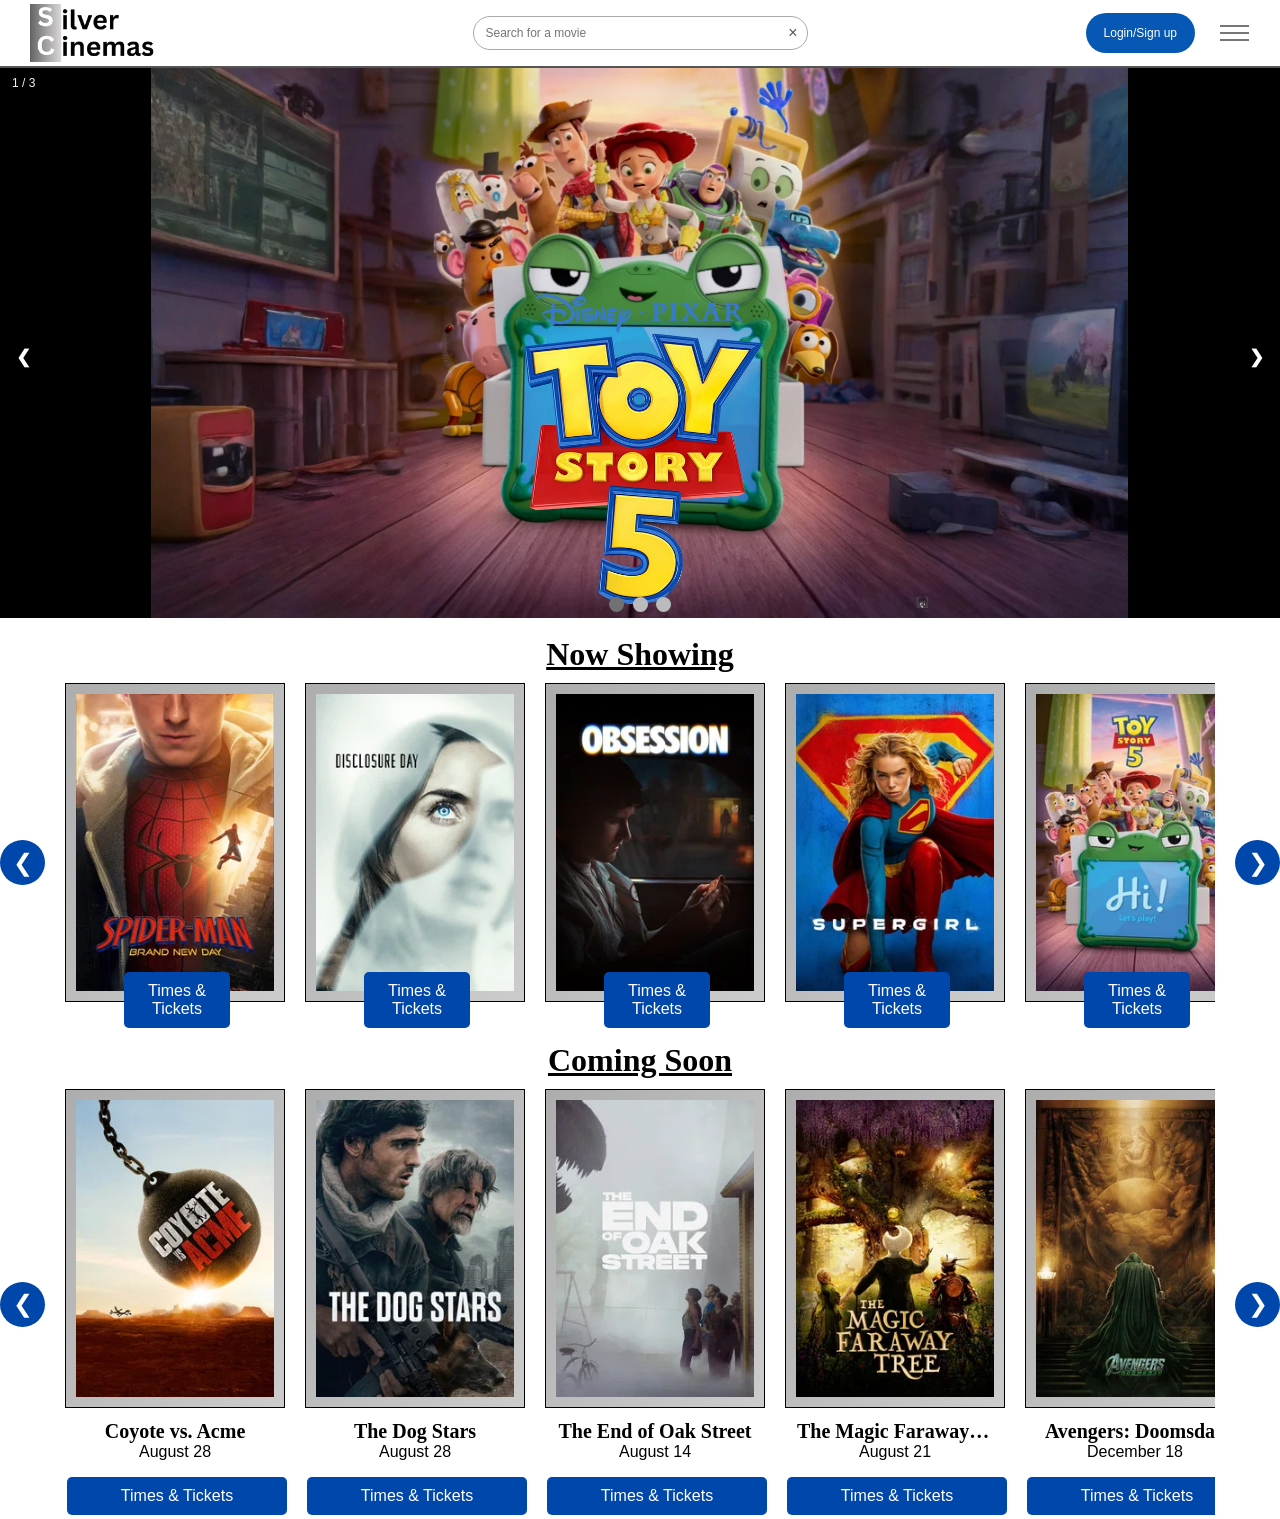
==== index.html @ 18abfa41 "V3.1. Fixed the issue of the coming soon carousel not scrolling. Done by updating the js file to loo" ====
<!DOCTYPE html>
<html lang="en">

<head>
    <meta charset="UTF-8">
    <meta name="viewport" content="width=device-width, initial-scale=1.0">

    <title>Silver Cinemas</title>

    <link rel="stylesheet" href="./stylesheet.css">
</head>


<body>

    <header class="navbar">

        <!-- Silver Cinemas logo -->
        <a href="index.html" class="logo">
            <img src="./assets/Untitled_design-removebg-preview.png" alt="Silver Cinemas">
        </a>


        <!-- Search bar -->
        <div class="search-container">

            <input
                type="text"
                placeholder="Search for a movie"
            >

            <button class="clear-button">
                ×
            </button>

        </div>


        <!-- Right side of navigation -->
        <div class="nav-actions">

            <!-- Login button -->
            <button class="login-button">
                Login/Sign up
            </button>


            <!-- Hamburger menu -->
            <div class="menu-container">

                <button
                    class="menu-button"
                    aria-label="Open menu"
                >
                    <span></span>
                    <span></span>
                    <span></span>
                </button>


                <!-- Menu links -->
                <nav class="menu">

                    <a href="./index.html">Home</a>

                    <a href="./Food&Drinks.html">Food & Drinks</a>

                    <a href="about.html">About Us</a>

                    <a href="contact.html">Contact</a>

                </nav>

            </div>

        </div>

    </header>

    <!-- This was made using the help of mozilla developer network for the concepts -->

    <main>

        <!-- carousel -->
        <!-- Slideshow container -->
        <div class="slideshow-container">

            <!-- Full-width images with number and caption text -->
            <div class="mySlides fade">
                <div class="numbertext">1 / 3</div>
                <img src="./assets/Toy Story 5 poster.webp" alt="Toy story 5">
                <div class="text"></div>
            </div>

            <div class="mySlides fade">
                <div class="numbertext">2 / 3</div>
                <img src="./assets/Spider man slider.webp" style="width:100%">
                <div class="text"></div>
            </div>

            <div class="mySlides fade">
                <div class="numbertext">3 / 3</div>
                <img src="./assets/The Odyssey.webp" style="width:100%">
                <div class="text"></div>
            </div>

            <div>
                <!-- Next and previous buttons -->
                <a class="prev" onclick="plusSlides(-1)">&#10094;</a>
                <a class="next" onclick="plusSlides(1)">&#10095;</a>
            </div>
            <br>

            <!-- The dots/circles -->
            <div class="dot-container">
                <span class="dot" onclick="currentSlide(1)"></span>
                <span class="dot" onclick="currentSlide(2)"></span>
                <span class="dot" onclick="currentSlide(3)"></span>
            </div>
        </div>
<!-- This was taken from the W3Schools slideshow tutorial, and changed slightly to meet the needs of the project -->

        <section class="movie-carousels">

            <h2 class="now-showing"><u>Now Showing</u></h2>

            <div class="carousel-wrapper">

                    <button class="carousel-left">
                        &#10094;
                    </button>

                <div class="now-showing-carousel">
                    
                    <article class="movie-card">
                        <img src="./assets/Spider man poster.webp" alt="Spider man: A brand New Day poster">
                        <p><button class="card-button">Times & Tickets</button></p>
                    </article>
                    <article class="movie-card">
                        <img src="./assets/Disclosure day poster.webp" alt="Disclosure day poster">
                        <p><button class="card-button">Times & Tickets</button></p>
                    </article>
                    <article class="movie-card">
                        <img src="./assets/Obsession poster.webp" alt="Obsession poster">
                        <p><button class="card-button">Times & Tickets</button></p>
                    </article>
                    <article class="movie-card">
                        <img src="./assets/supergirl poster.webp" alt="Supergirl poster">
                        <p><button class="card-button">Times & Tickets</button></p>
                    </article>
                    <article class="movie-card">
                        <img src="./assets/Toy Story 5 poster(1).webp" alt="Toy Story 5 poster">
                        <p><button class="card-button">Times & Tickets</button></p>
                    </article>
                    <article class="movie-card">
                        <img src="./assets/Backrooms poster.webp" alt="The Odyssey poster">
                        <p><button class="card-button">Times & Tickets</button></p>
                    </article>
                    <article class="movie-card">
                        <img src="./assets/Michael Poster.webp" alt="The Odyssey poster">
                        <p><button class="card-button">Times & Tickets</button></p>
                    </article>
                    <article class="movie-card">
                        <img src="./assets/Moana LiveAction Poster.webp" alt="The Odyssey poster">
                        <p><button class="card-button">Times & Tickets</button></p>
                    </article>
                    <article class="movie-card">
                        <img src="./assets/Minions & Monsters poster.webp" alt="The Odyssey poster">
                        <p><button class="card-button">Times & Tickets</button></p>
                    </article>

                </div>
                    <button class="carousel-right">
                        &#10095;
                    </button>
            </div>
        </section> <!-- This was made using the help of mozilla developer network for the concepts
                    and w3schools for the help of the product card design -->




            
            <section class="movie-carousels">

            <!-- This is the "Coming Soon" section -->
            <h2 class="now-showing"><u>Coming Soon</u></h2>

            <div class="carousel-wrapper">

                    <button class="carousel-left">
                        &#10094;
                    </button>

                <div class="now-showing-carousel">
                    
                    <article class="coming-soon-card">
                        <img src="./assets/cyote vs. acme poster.webp" alt="Coyote vs. Acme poster">
                        <div class="coming-soon-info">
                            <h3>Coyote vs. Acme</h3>
                            <p>August 28</p>
                        </div>
                        <p><button class="card-button">Times & Tickets</button></p>
                    </article>
                    <article class="coming-soon-card">
                        <img src="./assets/The dog stars poster.webp" alt="The dog stars poster">
                        <div class="coming-soon-info">
                            <h3>The Dog Stars</h3>
                            <p>August 28</p>
                        </div>
                        <p><button class="card-button">Times & Tickets</button></p>
                    </article>
                    <article class="coming-soon-card">
                        <img src="./assets/The end of oak street poster.webp" alt="The end of oak street poster">
                        <div class="coming-soon-info">
                            <h3>The End of Oak Street</h3>
                            <p>August 14</p>
                        </div>
                        <p><button class="card-button">Times & Tickets</button></p>
                    </article>
                    <article class="coming-soon-card">
                        <img src="./assets/The magic faraway tree poster.webp" alt="The magic faraway tree poster">
                        <div class="coming-soon-info">
                            <h3>The Magic Faraway Tree</h3>
                            <p>August 21</p>
                        </div>
                        <p><button class="card-button">Times & Tickets</button></p>
                    </article>
                    <article class="coming-soon-card">
                        <img src="./assets/Avengers doomsday.webp" alt="Avengers doomsday poster">
                        <div class="coming-soon-info">
                            <h3>Avengers: Doomsday</h3>
                            <p>December 18</p>
                        </div>
                        <p><button class="card-button">Times & Tickets</button></p>
                    </article>
                    <article class="coming-soon-card">
                        <img src="./assets/Digger poster.webp" alt="The Odyssey poster">
                        <div class="coming-soon-info">
                            <h3>Digger</h3>
                            <p>October 2</p>
                        </div>
                        <p><button class="card-button">Times & Tickets</button></p>
                    </article>
                    <article class="coming-soon-card">
                        <img src="./assets/The hunger games poster.webp" alt="The Odyssey poster">
                        <div class="coming-soon-info">
                            <h3>The Hunger Games</h3>
                            <p>November 20</p>
                        </div>
                        <p><button class="card-button">Times & Tickets</button></p>
                    </article>
                    <article class="coming-soon-card">
                        <img src="./assets/Street fighter poster.webp" alt="The Odyssey poster">
                        <div class="coming-soon-info">
                            <h3>Street Fighter</h3>
                            <p>October 16</p>
                        </div>
                        <p><button class="card-button">Times & Tickets</button></p>
                    </article>

                </div>
                    <button class="carousel-right">
                        &#10095;
                    </button>
            </div>
        </section> <!-- This was made using the help of mozilla developer network for the concepts
                    and w3schools for the help of the product card design -->
            
    </main>
    <script src="./coming-soon-carousel.js"></script>
    <script src="./movie-carousel.js"></script>
    <script src="./carousel.js"></script>
    <script src="./script.js"></script>

</body>

</html>
---- stylesheet.css ----
/* GENERAL SETTINGS*/

@font-face {
    font-family: "Modern Romance";
    src: url("./fonts/Modern\ Romance.otf") format("opentype");
    font-weight: normal;
    font-style: normal;
}

h1, h2, h3, h4, h5, h6 {
    font-family: "Modern Romance:", serif;
}
* {
    margin: 0;
    padding: 0;
    box-sizing: border-box;
}


body {
    font-family: Arial, sans-serif;
    background-color: white;
}



/* NAVIGATION BAR*/

.navbar {
    height: 68px;
    width: 100%;
    display: flex;
    align-items: center;
    padding: 0 30px;
    background-color: white;
    border-bottom: 2px solid #555;
}



/* LOGO IMAGE*/

.logo {
    width: 180px;
    display: flex;
    align-items: center;
}


.logo img {
    width: 125px;
    height: auto;
    display: block;
}



/* SEARCH BAR*/

.search-container {
    position: relative;
    width: 335px;
    height: 34px;
    margin-left: auto;
    margin-right: auto;
}


.search-container input {
    width: 100%;
    height: 100%;
    padding: 0 35px 0 12px;
    border: 1px solid #aaa;
    border-radius: 20px;
    outline: none;
    font-size: 12px;
}


.search-container input:focus {
    border-color: #555;
}


.clear-button {
    position: absolute;
    right: 10px;
    top: 50%;
    transform: translateY(-50%);
    border: none;
    background: none;
    color: #555;
    font-size: 16px;
    cursor: pointer;
}



/* RIGHT SIDE */

.nav-actions {
    display: flex;
    align-items: center;
    gap: 25px;
    width: 180px;
    justify-content: flex-end;
}



/* LOGIN BUTTON */

.login-button {
    height: 40px;
    padding: 0 18px;
    border: none;
    border-radius: 20px;
    background-color: #0757b5;
    color: white;
    font-size: 12px;
    cursor: pointer;
}


.login-button:hover {
    background-color: #064a99;
    transform: scale(1.05);
}



/* HAMBURGER MENU */

.menu-container {
    position: relative;
}


.menu-button {
    width: 30px;
    height: 30px;

    display: flex;

    flex-direction: column;

    justify-content: center;

    gap: 5px;

    border: none;

    background: transparent;

    cursor: pointer;
}


.menu-button span {
    display: block;

    width: 29px;
    height: 2px;

    background-color: #777;
}



/* MENU */

.menu {
    position: absolute;

    top: 45px;
    right: 0;

    width: 180px;

    display: none;

    flex-direction: column;

    background-color: white;

    border: 1px solid #ccc;
    border-radius: 8px;

    box-shadow: 0 4px 10px rgba(0, 0, 0, 0.15);

    overflow: hidden;

    z-index: 100;
}


.menu a {
    padding: 14px 18px;

    color: #222;

    text-decoration: none;

    font-size: 14px;
}


.menu a:hover {
    background-color: #eeeeee;
}


.menu.menu-open {
    display: flex;
}

/* HERO SLIDESHOW */

* {box-sizing:border-box}

/* Slideshow container */
.slideshow-container {
    width: 100%;
    max-width: 100%;
    height: auto;
    position: relative;
    overflow: hidden;
}

/* Hide the images by default */
.mySlides {
    display: none;
    width: 100%;
    height: 100%;
}

.mySlides img {
  width: 100%;
  height: 550px;
  object-fit: contain;
  display: block;
  background-color: black;
}

/* Next & previous buttons */
.prev, .next {
  cursor: pointer;
  position: absolute;
  top: 50%;
  width: auto;
  margin-top: -22px;
  padding: 16px;
  color: white;
  font-weight: bold;
  font-size: 18px;
  transition: 0.6s ease;
  border-radius: 0 3px 3px 0;
  user-select: none;
}

/* Position the "next button" to the right */
.next {
  right: 0;
  border-radius: 3px 0 0 3px;
}

/* On hover, add a black background color with a little bit see-through */
.prev:hover, .next:hover {
  background-color: rgba(0,0,0,0.8);
}

/* Caption text */
.text {
  color: #f2f2f2;
  font-size: 15px;
  padding: 8px 12px;
  position: absolute;
  bottom: 8px;
  width: 100%;
  text-align: center;
}

/* Number text (1/3 etc) */
.numbertext {
  color: #f2f2f2;
  font-size: 12px;
  padding: 8px 12px;
  position: absolute;
  top: 0;
}

/* The dots/bullets/indicators */
.dot {
  cursor: pointer;
  height: 15px;
  width: 15px;
  margin: 0 2px;
  background-color: #bbb;
  border-radius: 50%;
  display: inline-block;
  transition: background-color 0.6s ease;
}

.dot-container {
  text-align: center;
  z-index: 10;
  position: absolute;
  bottom: 20px;
  width: 100%;
}

.active, .dot:hover {
  background-color: #717171;
}

/* Fading animation */
.fade {
  animation-name: fade;
  animation-duration: 1.5s;
}

@keyframes fade {
  from {opacity: .4}
  to {opacity: 1}
}

/* NOW SHOWING CAROUSEL */
.carousel-wrapper {
    display:flex;
    align-items:center;
    gap:20px;
}

.now-showing-carousel {
    display: flex;
    gap: 20px;
    flex: 1;
    overflow-x: auto;
    overflow-y: hidden;
    scroll-behavior: smooth;
} /* This makes sure that the cards appeat next to each other and that they can be scrolled horizontally */

.now-showing-carousel {
    scrollbar-width: none;      /* Firefox */
    -ms-overflow-style: none;   /* Old Internet Explorer */
}

.now-showing-carousel::-webkit-scrollbar {
    display: none;              /* Chrome, Edge, Safari */
}

.carousel-left, .carousel-right {

    width: 45px;
    height: 45px;
    border: none;
    border-radius: 50%;
    background: #0047ab;
    color: white;
    font-size: 24px;
    cursor: pointer;
    flex-shrink: 0;
}

.carousel-left:hover,
.carousel-right:hover {
    background: #00337a;
    transform: scale(1.1);
}

.movie-carousels h2 {
    margin-bottom: 10px;
    font-size: 32px;
    color: black;
    text-align: center;
}

.movie-card {
    flex-shrink: 0;
    position: relative;
    width: 220px;
    padding-bottom: 40px;
}

.movie-card img {
    width: 100%;
    height: auto;
    display: block;
    padding: 10px;
    background: linear-gradient(to bottom right, #adadad, #cccccc);
    border: 0.5px solid black;
}

.card-button {
    position: absolute;
    left: 50%;
    bottom: 10px;
    transform: translateX(-50%);
    transition: transform 0.2s ease;
    background-color: #0047ab;
    color: white;
    border: none;
    padding: 10px 20px;
    text-align: center;
    text-decoration: none;
    display: inline-block;
    font-size: 16px;
    margin: 4px 2px;
    cursor: pointer;
    border-radius: 5px;
}

.card-button:hover {
    background-color: #00337a;
     transform: translateX(-50%) scale(1.05);
}

.coming-soon-card {
    width: 220px;
    flex-shrink: 0;
}

.coming-soon-card img {
    width: 100%;
    display: block;
    padding: 10px;
    background: linear-gradient(to bottom right, #adadad, #cccccc);
    border: 1px solid black;
}

.coming-soon-info {
    text-align: center;
    padding: 12px;
}

.coming-soon-info h3 {
    font-size: 20px;
    white-space: nowrap;
    overflow: hidden;
    text-overflow: ellipsis;
}
.release-date {
    color: #666;
    margin-bottom: 15px;
    font-weight: bold;
}

.coming-soon-card .card-button {
    position: static;
    transform: none;
    width: 100%;
}
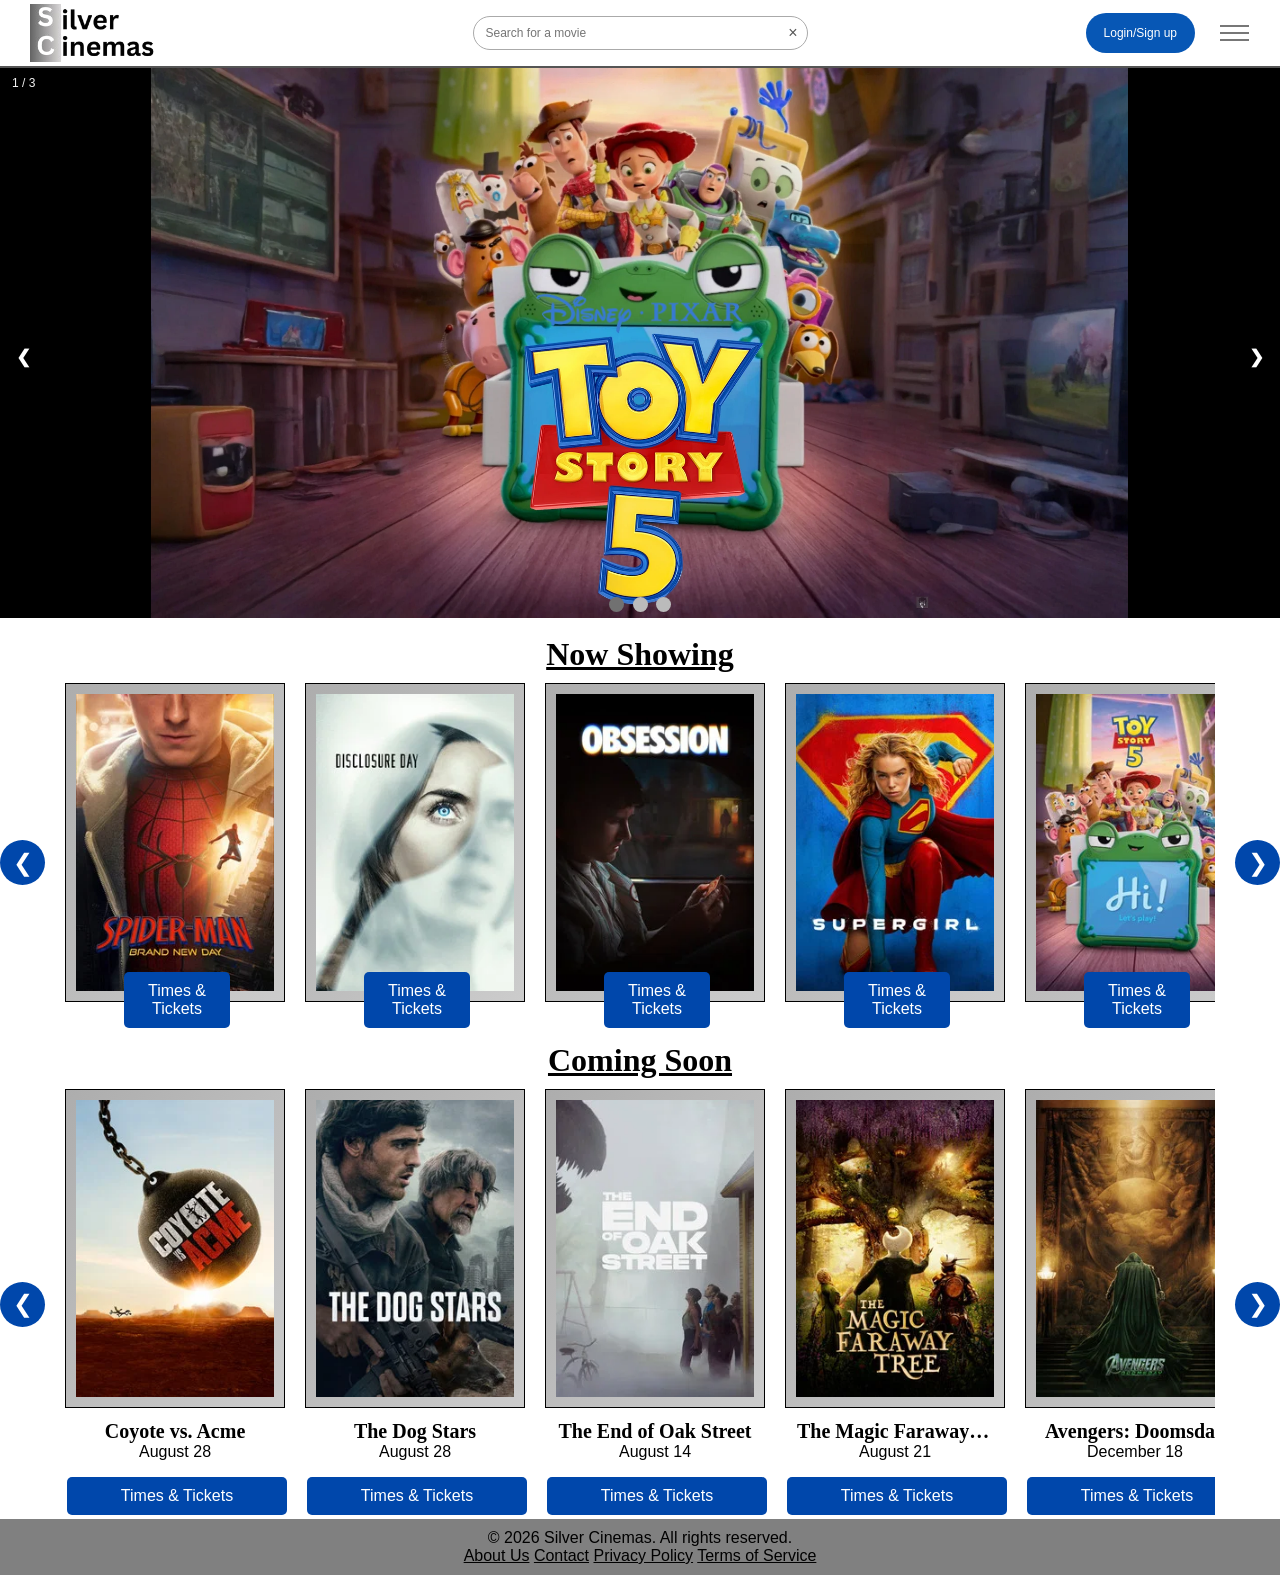
==== commit 89d01aab: "I have completed the movie booking page design" ====
--- a/index.html
+++ b/index.html
@@ -65,9 +65,9 @@
 
                     <a href="./Food&Drinks.html">Food & Drinks</a>
 
-                    <a href="about.html">About Us</a>
-
-                    <a href="contact.html">Contact</a>
+                    <a href="./about.html">About Us</a>
+
+                    <a href="./contact.html">Contact</a>
 
                 </nav>
 
@@ -134,39 +134,39 @@
                     
                     <article class="movie-card">
                         <img src="./assets/Spider man poster.webp" alt="Spider man: A brand New Day poster">
-                        <p><button class="card-button">Times & Tickets</button></p>
+                        <p><button class="card-button" onclick="OpenSpidermanBND()">Times & Tickets</button></p>
                     </article>
                     <article class="movie-card">
                         <img src="./assets/Disclosure day poster.webp" alt="Disclosure day poster">
-                        <p><button class="card-button">Times & Tickets</button></p>
+                        <p><button class="card-button" onclick="OpenDisclosureDay()">Times & Tickets</button></p>
                     </article>
                     <article class="movie-card">
                         <img src="./assets/Obsession poster.webp" alt="Obsession poster">
-                        <p><button class="card-button">Times & Tickets</button></p>
+                        <p><button class="card-button" onclick="OpenObsession()">Times & Tickets</button></p>
                     </article>
                     <article class="movie-card">
                         <img src="./assets/supergirl poster.webp" alt="Supergirl poster">
-                        <p><button class="card-button">Times & Tickets</button></p>
+                        <p><button class="card-button" onclick="OpenSupergirl()">Times & Tickets</button></p>
                     </article>
                     <article class="movie-card">
                         <img src="./assets/Toy Story 5 poster(1).webp" alt="Toy Story 5 poster">
-                        <p><button class="card-button">Times & Tickets</button></p>
+                        <p><button class="card-button" onclick="OpenToyStory5()">Times & Tickets</button></p>
                     </article>
                     <article class="movie-card">
                         <img src="./assets/Backrooms poster.webp" alt="The Odyssey poster">
-                        <p><button class="card-button">Times & Tickets</button></p>
+                        <p><button class="card-button" onclick="OpenBackrooms()">Times & Tickets</button></p>
                     </article>
                     <article class="movie-card">
                         <img src="./assets/Michael Poster.webp" alt="The Odyssey poster">
-                        <p><button class="card-button">Times & Tickets</button></p>
+                        <p><button class="card-button" onclick="OpenMichael()">Times & Tickets</button></p>
                     </article>
                     <article class="movie-card">
                         <img src="./assets/Moana LiveAction Poster.webp" alt="The Odyssey poster">
-                        <p><button class="card-button">Times & Tickets</button></p>
+                        <p><button class="card-button" onclick="OpenMoanaLA()">Times & Tickets</button></p>
                     </article>
                     <article class="movie-card">
                         <img src="./assets/Minions & Monsters poster.webp" alt="The Odyssey poster">
-                        <p><button class="card-button">Times & Tickets</button></p>
+                        <p><button class="card-button" onclick="OpenMinionsAndMonsters()">Times & Tickets</button></p>
                     </article>
 
                 </div>
@@ -268,6 +268,7 @@
                     and w3schools for the help of the product card design -->
             
     </main>
+    <script src="./movie-button.js"></script>
     <script src="./coming-soon-carousel.js"></script>
     <script src="./movie-carousel.js"></script>
     <script src="./carousel.js"></script>
@@ -275,4 +276,14 @@
 
 </body>
 
+<footer>
+    <p>&copy; 2026 Silver Cinemas. All rights reserved.</p>
+    <div class="footer-links">
+        <a href="./about.html">About Us</a>
+        <a href="./contact.html">Contact</a>
+        <a href="./privacy.html">Privacy Policy</a>
+        <a href="./terms.html">Terms of Service</a>
+    </div>
+</footer>
+
 </html>
--- a/stylesheet.css
+++ b/stylesheet.css
@@ -20,6 +20,7 @@
 body {
     font-family: Arial, sans-serif;
     background-color: white;
+    overflow-x: hidden;
 }
 
 
@@ -139,29 +140,20 @@
 .menu-button {
     width: 30px;
     height: 30px;
-
-    display: flex;
-
+    display: flex;
     flex-direction: column;
-
     justify-content: center;
-
     gap: 5px;
-
     border: none;
-
     background: transparent;
-
     cursor: pointer;
 }
 
 
 .menu-button span {
     display: block;
-
     width: 29px;
     height: 2px;
-
     background-color: #777;
 }
 
@@ -171,36 +163,24 @@
 
 .menu {
     position: absolute;
-
     top: 45px;
     right: 0;
-
     width: 180px;
-
     display: none;
-
     flex-direction: column;
-
     background-color: white;
-
     border: 1px solid #ccc;
     border-radius: 8px;
-
     box-shadow: 0 4px 10px rgba(0, 0, 0, 0.15);
-
     overflow: hidden;
-
     z-index: 100;
 }
 
 
 .menu a {
     padding: 14px 18px;
-
     color: #222;
-
     text-decoration: none;
-
     font-size: 14px;
 }
 
@@ -338,11 +318,14 @@
     overflow-x: auto;
     overflow-y: hidden;
     scroll-behavior: smooth;
+    scroll-snap-type: x mandatory;
+    scroll-padding-left: 0;
 } /* This makes sure that the cards appeat next to each other and that they can be scrolled horizontally */
 
 .now-showing-carousel {
     scrollbar-width: none;      /* Firefox */
     -ms-overflow-style: none;   /* Old Internet Explorer */
+    -webkit-overflow-scrolling: touch; /* mobile scrolling */
 }
 
 .now-showing-carousel::-webkit-scrollbar {
@@ -380,6 +363,7 @@
     position: relative;
     width: 220px;
     padding-bottom: 40px;
+    scroll-snap-align: start;
 }
 
 .movie-card img {
@@ -387,7 +371,7 @@
     height: auto;
     display: block;
     padding: 10px;
-    background: linear-gradient(to bottom right, #adadad, #cccccc);
+    background: linear-gradient(to bottom right, #adadad, #cccccc); /* taken from https://www.w3schools.com/css/css3_gradients.asp */
     border: 0.5px solid black;
 }
 
@@ -424,10 +408,10 @@
     width: 100%;
     display: block;
     padding: 10px;
-    background: linear-gradient(to bottom right, #adadad, #cccccc);
+    background: linear-gradient(to bottom right, #adadad, #cccccc); /* taken from https://www.w3schools.com/css/css3_gradients.asp */
     border: 1px solid black;
 }
-
+ 
 .coming-soon-info {
     text-align: center;
     padding: 12px;
@@ -449,4 +433,15 @@
     position: static;
     transform: none;
     width: 100%;
+}
+
+footer {
+    background-color: grey;
+    padding: 10px;
+    text-align: center;
+}
+
+footer a {
+    text-decoration: underline ;
+    color: black;
 }
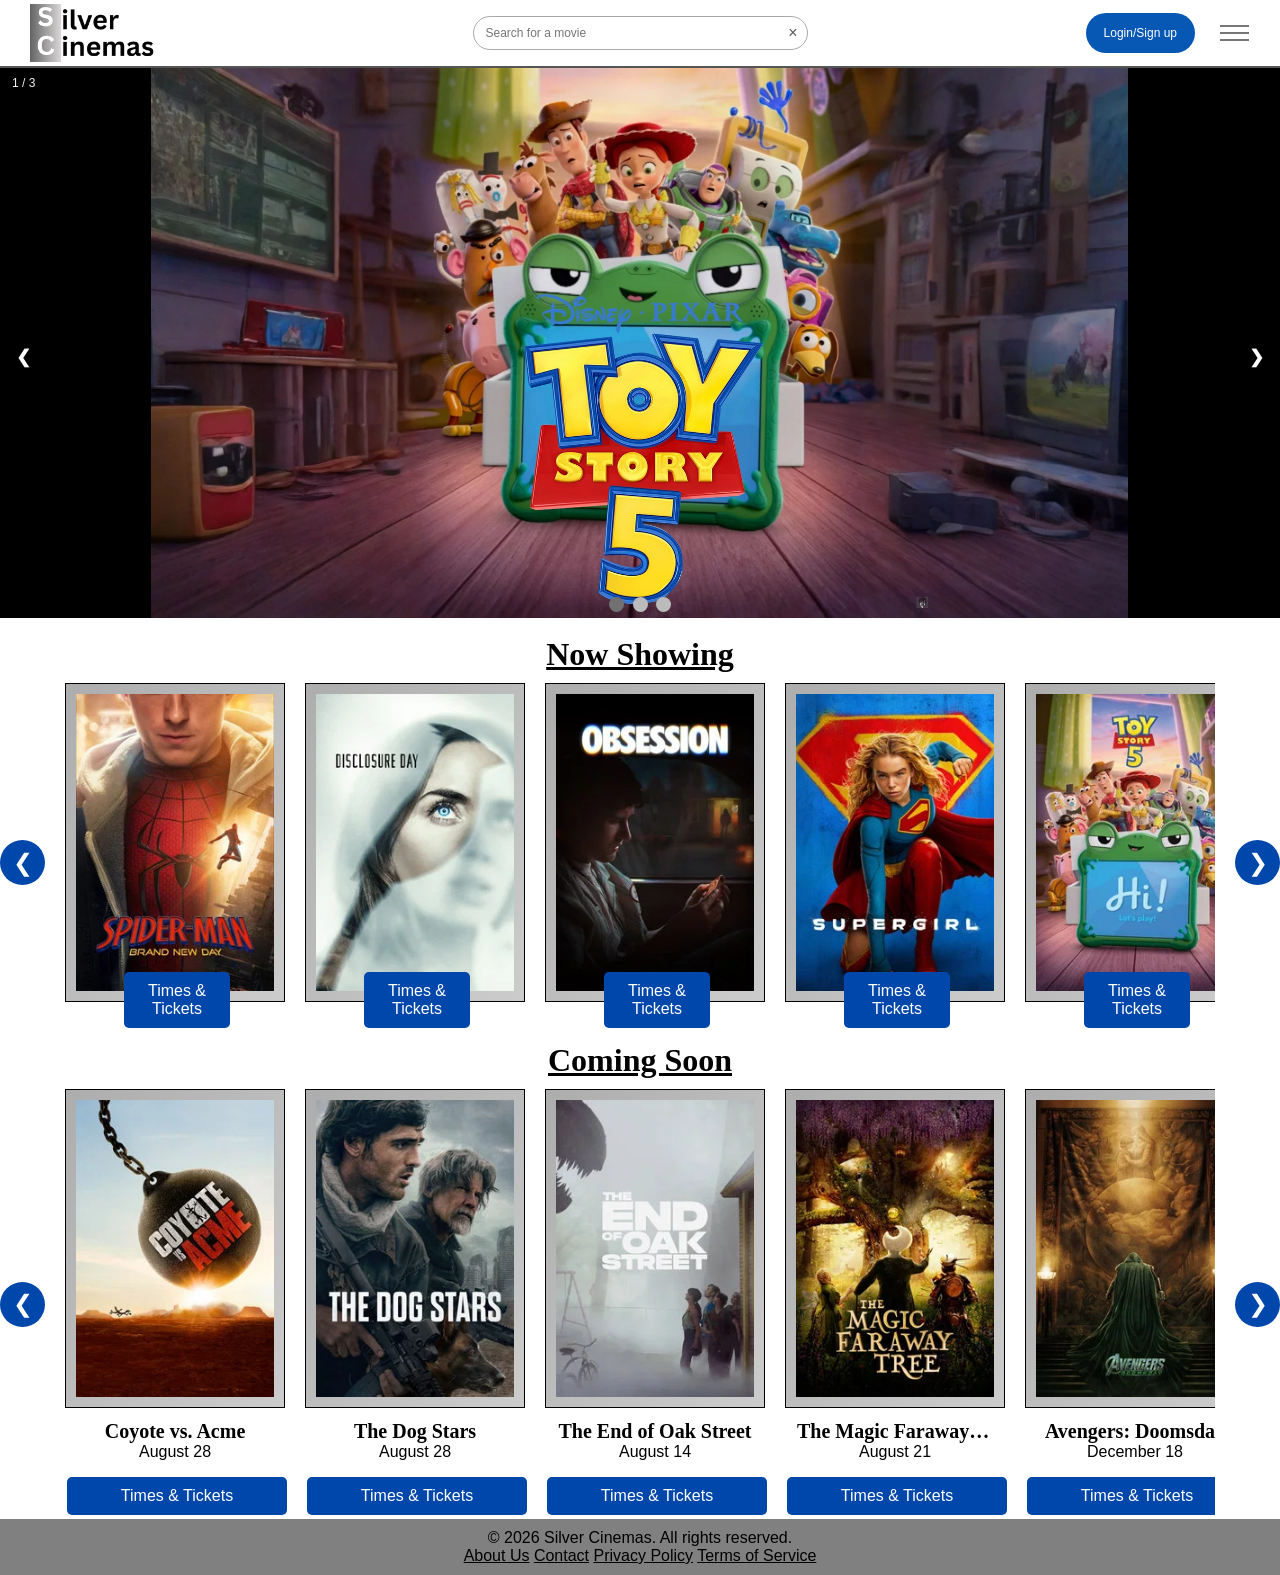
==== commit aa980368: "food and drinks page has been updated to include the items and fixed images" ====
--- a/index.html
+++ b/index.html
@@ -1,289 +1,289 @@
-<!DOCTYPE html>
-<html lang="en">
-
-<head>
-    <meta charset="UTF-8">
-    <meta name="viewport" content="width=device-width, initial-scale=1.0">
-
-    <title>Silver Cinemas</title>
-
-    <link rel="stylesheet" href="./stylesheet.css">
-</head>
-
-
-<body>
-
-    <header class="navbar">
-
-        <!-- Silver Cinemas logo -->
-        <a href="index.html" class="logo">
-            <img src="./assets/Untitled_design-removebg-preview.png" alt="Silver Cinemas">
-        </a>
-
-
-        <!-- Search bar -->
-        <div class="search-container">
-
-            <input
-                type="text"
-                placeholder="Search for a movie"
-            >
-
-            <button class="clear-button">
-                ×
-            </button>
-
-        </div>
-
-
-        <!-- Right side of navigation -->
-        <div class="nav-actions">
-
-            <!-- Login button -->
-            <button class="login-button">
-                Login/Sign up
-            </button>
-
-
-            <!-- Hamburger menu -->
-            <div class="menu-container">
-
-                <button
-                    class="menu-button"
-                    aria-label="Open menu"
-                >
-                    <span></span>
-                    <span></span>
-                    <span></span>
-                </button>
-
-
-                <!-- Menu links -->
-                <nav class="menu">
-
-                    <a href="./index.html">Home</a>
-
-                    <a href="./Food&Drinks.html">Food & Drinks</a>
-
-                    <a href="./about.html">About Us</a>
-
-                    <a href="./contact.html">Contact</a>
-
-                </nav>
-
-            </div>
-
-        </div>
-
-    </header>
-
-    <!-- This was made using the help of mozilla developer network for the concepts -->
-
-    <main>
-
-        <!-- carousel -->
-        <!-- Slideshow container -->
-        <div class="slideshow-container">
-
-            <!-- Full-width images with number and caption text -->
-            <div class="mySlides fade">
-                <div class="numbertext">1 / 3</div>
-                <img src="./assets/Toy Story 5 poster.webp" alt="Toy story 5">
-                <div class="text"></div>
-            </div>
-
-            <div class="mySlides fade">
-                <div class="numbertext">2 / 3</div>
-                <img src="./assets/Spider man slider.webp" style="width:100%">
-                <div class="text"></div>
-            </div>
-
-            <div class="mySlides fade">
-                <div class="numbertext">3 / 3</div>
-                <img src="./assets/The Odyssey.webp" style="width:100%">
-                <div class="text"></div>
-            </div>
-
-            <div>
-                <!-- Next and previous buttons -->
-                <a class="prev" onclick="plusSlides(-1)">&#10094;</a>
-                <a class="next" onclick="plusSlides(1)">&#10095;</a>
-            </div>
-            <br>
-
-            <!-- The dots/circles -->
-            <div class="dot-container">
-                <span class="dot" onclick="currentSlide(1)"></span>
-                <span class="dot" onclick="currentSlide(2)"></span>
-                <span class="dot" onclick="currentSlide(3)"></span>
-            </div>
-        </div>
-<!-- This was taken from the W3Schools slideshow tutorial, and changed slightly to meet the needs of the project -->
-
-        <section class="movie-carousels">
-
-            <h2 class="now-showing"><u>Now Showing</u></h2>
-
-            <div class="carousel-wrapper">
-
-                    <button class="carousel-left">
-                        &#10094;
-                    </button>
-
-                <div class="now-showing-carousel">
-                    
-                    <article class="movie-card">
-                        <img src="./assets/Spider man poster.webp" alt="Spider man: A brand New Day poster">
-                        <p><button class="card-button" onclick="OpenSpidermanBND()">Times & Tickets</button></p>
-                    </article>
-                    <article class="movie-card">
-                        <img src="./assets/Disclosure day poster.webp" alt="Disclosure day poster">
-                        <p><button class="card-button" onclick="OpenDisclosureDay()">Times & Tickets</button></p>
-                    </article>
-                    <article class="movie-card">
-                        <img src="./assets/Obsession poster.webp" alt="Obsession poster">
-                        <p><button class="card-button" onclick="OpenObsession()">Times & Tickets</button></p>
-                    </article>
-                    <article class="movie-card">
-                        <img src="./assets/supergirl poster.webp" alt="Supergirl poster">
-                        <p><button class="card-button" onclick="OpenSupergirl()">Times & Tickets</button></p>
-                    </article>
-                    <article class="movie-card">
-                        <img src="./assets/Toy Story 5 poster(1).webp" alt="Toy Story 5 poster">
-                        <p><button class="card-button" onclick="OpenToyStory5()">Times & Tickets</button></p>
-                    </article>
-                    <article class="movie-card">
-                        <img src="./assets/Backrooms poster.webp" alt="The Odyssey poster">
-                        <p><button class="card-button" onclick="OpenBackrooms()">Times & Tickets</button></p>
-                    </article>
-                    <article class="movie-card">
-                        <img src="./assets/Michael Poster.webp" alt="The Odyssey poster">
-                        <p><button class="card-button" onclick="OpenMichael()">Times & Tickets</button></p>
-                    </article>
-                    <article class="movie-card">
-                        <img src="./assets/Moana LiveAction Poster.webp" alt="The Odyssey poster">
-                        <p><button class="card-button" onclick="OpenMoanaLA()">Times & Tickets</button></p>
-                    </article>
-                    <article class="movie-card">
-                        <img src="./assets/Minions & Monsters poster.webp" alt="The Odyssey poster">
-                        <p><button class="card-button" onclick="OpenMinionsAndMonsters()">Times & Tickets</button></p>
-                    </article>
-
-                </div>
-                    <button class="carousel-right">
-                        &#10095;
-                    </button>
-            </div>
-        </section> <!-- This was made using the help of mozilla developer network for the concepts
-                    and w3schools for the help of the product card design -->
-
-
-
-
-            
-            <section class="movie-carousels">
-
-            <!-- This is the "Coming Soon" section -->
-            <h2 class="now-showing"><u>Coming Soon</u></h2>
-
-            <div class="carousel-wrapper">
-
-                    <button class="carousel-left">
-                        &#10094;
-                    </button>
-
-                <div class="now-showing-carousel">
-                    
-                    <article class="coming-soon-card">
-                        <img src="./assets/cyote vs. acme poster.webp" alt="Coyote vs. Acme poster">
-                        <div class="coming-soon-info">
-                            <h3>Coyote vs. Acme</h3>
-                            <p>August 28</p>
-                        </div>
-                        <p><button class="card-button">Times & Tickets</button></p>
-                    </article>
-                    <article class="coming-soon-card">
-                        <img src="./assets/The dog stars poster.webp" alt="The dog stars poster">
-                        <div class="coming-soon-info">
-                            <h3>The Dog Stars</h3>
-                            <p>August 28</p>
-                        </div>
-                        <p><button class="card-button">Times & Tickets</button></p>
-                    </article>
-                    <article class="coming-soon-card">
-                        <img src="./assets/The end of oak street poster.webp" alt="The end of oak street poster">
-                        <div class="coming-soon-info">
-                            <h3>The End of Oak Street</h3>
-                            <p>August 14</p>
-                        </div>
-                        <p><button class="card-button">Times & Tickets</button></p>
-                    </article>
-                    <article class="coming-soon-card">
-                        <img src="./assets/The magic faraway tree poster.webp" alt="The magic faraway tree poster">
-                        <div class="coming-soon-info">
-                            <h3>The Magic Faraway Tree</h3>
-                            <p>August 21</p>
-                        </div>
-                        <p><button class="card-button">Times & Tickets</button></p>
-                    </article>
-                    <article class="coming-soon-card">
-                        <img src="./assets/Avengers doomsday.webp" alt="Avengers doomsday poster">
-                        <div class="coming-soon-info">
-                            <h3>Avengers: Doomsday</h3>
-                            <p>December 18</p>
-                        </div>
-                        <p><button class="card-button">Times & Tickets</button></p>
-                    </article>
-                    <article class="coming-soon-card">
-                        <img src="./assets/Digger poster.webp" alt="The Odyssey poster">
-                        <div class="coming-soon-info">
-                            <h3>Digger</h3>
-                            <p>October 2</p>
-                        </div>
-                        <p><button class="card-button">Times & Tickets</button></p>
-                    </article>
-                    <article class="coming-soon-card">
-                        <img src="./assets/The hunger games poster.webp" alt="The Odyssey poster">
-                        <div class="coming-soon-info">
-                            <h3>The Hunger Games</h3>
-                            <p>November 20</p>
-                        </div>
-                        <p><button class="card-button">Times & Tickets</button></p>
-                    </article>
-                    <article class="coming-soon-card">
-                        <img src="./assets/Street fighter poster.webp" alt="The Odyssey poster">
-                        <div class="coming-soon-info">
-                            <h3>Street Fighter</h3>
-                            <p>October 16</p>
-                        </div>
-                        <p><button class="card-button">Times & Tickets</button></p>
-                    </article>
-
-                </div>
-                    <button class="carousel-right">
-                        &#10095;
-                    </button>
-            </div>
-        </section> <!-- This was made using the help of mozilla developer network for the concepts
-                    and w3schools for the help of the product card design -->
-            
-    </main>
-    <script src="./movie-button.js"></script>
-    <script src="./coming-soon-carousel.js"></script>
-    <script src="./movie-carousel.js"></script>
-    <script src="./carousel.js"></script>
-    <script src="./script.js"></script>
-
-</body>
-
-<footer>
-    <p>&copy; 2026 Silver Cinemas. All rights reserved.</p>
-    <div class="footer-links">
-        <a href="./about.html">About Us</a>
-        <a href="./contact.html">Contact</a>
-        <a href="./privacy.html">Privacy Policy</a>
-        <a href="./terms.html">Terms of Service</a>
-    </div>
-</footer>
-
+<!DOCTYPE html>
+<html lang="en">
+
+<head>
+    <meta charset="UTF-8">
+    <meta name="viewport" content="width=device-width, initial-scale=1.0">
+
+    <title>Silver Cinemas</title>
+
+    <link rel="stylesheet" href="./stylesheet.css">
+</head>
+
+
+<body>
+
+    <header class="navbar">
+
+        <!-- Silver Cinemas logo -->
+        <a href="index.html" class="logo">
+            <img src="./assets/Untitled_design-removebg-preview.png" alt="Silver Cinemas">
+        </a>
+
+
+        <!-- Search bar -->
+        <div class="search-container">
+
+            <input
+                type="text"
+                placeholder="Search for a movie"
+            >
+
+            <button class="clear-button">
+                ×
+            </button>
+
+        </div>
+
+
+        <!-- Right side of navigation -->
+        <div class="nav-actions">
+
+            <!-- Login button -->
+            <button class="login-button">
+                Login/Sign up
+            </button>
+
+
+            <!-- Hamburger menu -->
+            <div class="menu-container">
+
+                <button
+                    class="menu-button"
+                    aria-label="Open menu"
+                >
+                    <span></span>
+                    <span></span>
+                    <span></span>
+                </button>
+
+
+                <!-- Menu links -->
+                <nav class="menu">
+
+                    <a href="./index.html">Home</a>
+
+                    <a href="./Food&Drinks.html">Food & Drinks</a>
+
+                    <a href="./about.html">About Us</a>
+
+                    <a href="./contact.html">Contact</a>
+
+                </nav>
+
+            </div>
+
+        </div>
+
+    </header>
+
+    <!-- This was made using the help of mozilla developer network for the concepts -->
+
+    <main>
+
+        <!-- carousel -->
+        <!-- Slideshow container -->
+        <div class="slideshow-container">
+
+            <!-- Full-width images with number and caption text -->
+            <div class="mySlides fade">
+                <div class="numbertext">1 / 3</div>
+                <img src="./assets/Toy Story 5 poster.webp" alt="Toy story 5">
+                <div class="text"></div>
+            </div>
+
+            <div class="mySlides fade">
+                <div class="numbertext">2 / 3</div>
+                <img src="./assets/Spider man slider.webp" style="width:100%">
+                <div class="text"></div>
+            </div>
+
+            <div class="mySlides fade">
+                <div class="numbertext">3 / 3</div>
+                <img src="./assets/The Odyssey.webp" style="width:100%">
+                <div class="text"></div>
+            </div>
+
+            <div>
+                <!-- Next and previous buttons -->
+                <a class="prev" onclick="plusSlides(-1)">&#10094;</a>
+                <a class="next" onclick="plusSlides(1)">&#10095;</a>
+            </div>
+            <br>
+
+            <!-- The dots/circles -->
+            <div class="dot-container">
+                <span class="dot" onclick="currentSlide(1)"></span>
+                <span class="dot" onclick="currentSlide(2)"></span>
+                <span class="dot" onclick="currentSlide(3)"></span>
+            </div>
+        </div>
+<!-- This was taken from the W3Schools slideshow tutorial, and changed slightly to meet the needs of the project -->
+
+        <section class="movie-carousels">
+
+            <h2 class="now-showing"><u>Now Showing</u></h2>
+
+            <div class="carousel-wrapper">
+
+                    <button class="carousel-left">
+                        &#10094;
+                    </button>
+
+                <div class="now-showing-carousel">
+                    
+                    <article class="movie-card">
+                        <img src="./assets/Spider man poster.webp" alt="Spider man: A brand New Day poster">
+                        <p><button class="card-button" onclick="OpenSpidermanBND()">Times & Tickets</button></p>
+                    </article>
+                    <article class="movie-card">
+                        <img src="./assets/Disclosure day poster.webp" alt="Disclosure day poster">
+                        <p><button class="card-button" onclick="OpenDisclosureDay()">Times & Tickets</button></p>
+                    </article>
+                    <article class="movie-card">
+                        <img src="./assets/Obsession poster.webp" alt="Obsession poster">
+                        <p><button class="card-button" onclick="OpenObsession()">Times & Tickets</button></p>
+                    </article>
+                    <article class="movie-card">
+                        <img src="./assets/supergirl poster.webp" alt="Supergirl poster">
+                        <p><button class="card-button" onclick="OpenSupergirl()">Times & Tickets</button></p>
+                    </article>
+                    <article class="movie-card">
+                        <img src="./assets/Toy Story 5 poster(1).webp" alt="Toy Story 5 poster">
+                        <p><button class="card-button" onclick="OpenToyStory5()">Times & Tickets</button></p>
+                    </article>
+                    <article class="movie-card">
+                        <img src="./assets/Backrooms poster.webp" alt="The Odyssey poster">
+                        <p><button class="card-button" onclick="OpenBackrooms()">Times & Tickets</button></p>
+                    </article>
+                    <article class="movie-card">
+                        <img src="./assets/Michael Poster.webp" alt="The Odyssey poster">
+                        <p><button class="card-button" onclick="OpenMichael()">Times & Tickets</button></p>
+                    </article>
+                    <article class="movie-card">
+                        <img src="./assets/Moana LiveAction Poster.webp" alt="The Odyssey poster">
+                        <p><button class="card-button" onclick="OpenMoanaLA()">Times & Tickets</button></p>
+                    </article>
+                    <article class="movie-card">
+                        <img src="./assets/Minions & Monsters poster.webp" alt="The Odyssey poster">
+                        <p><button class="card-button" onclick="OpenMinionsAndMonsters()">Times & Tickets</button></p>
+                    </article>
+
+                </div>
+                    <button class="carousel-right">
+                        &#10095;
+                    </button>
+            </div>
+        </section> <!-- This was made using the help of mozilla developer network for the concepts
+                    and w3schools for the help of the product card design -->
+
+
+
+
+            
+            <section class="movie-carousels">
+
+            <!-- This is the "Coming Soon" section -->
+            <h2 class="now-showing"><u>Coming Soon</u></h2>
+
+            <div class="carousel-wrapper">
+
+                    <button class="carousel-left">
+                        &#10094;
+                    </button>
+
+                <div class="now-showing-carousel">
+                    
+                    <article class="coming-soon-card">
+                        <img src="./assets/cyote vs. acme poster.webp" alt="Coyote vs. Acme poster">
+                        <div class="coming-soon-info">
+                            <h3>Coyote vs. Acme</h3>
+                            <p>August 28</p>
+                        </div>
+                        <p><button class="card-button">Times & Tickets</button></p>
+                    </article>
+                    <article class="coming-soon-card">
+                        <img src="./assets/The dog stars poster.webp" alt="The dog stars poster">
+                        <div class="coming-soon-info">
+                            <h3>The Dog Stars</h3>
+                            <p>August 28</p>
+                        </div>
+                        <p><button class="card-button">Times & Tickets</button></p>
+                    </article>
+                    <article class="coming-soon-card">
+                        <img src="./assets/The end of oak street poster.webp" alt="The end of oak street poster">
+                        <div class="coming-soon-info">
+                            <h3>The End of Oak Street</h3>
+                            <p>August 14</p>
+                        </div>
+                        <p><button class="card-button">Times & Tickets</button></p>
+                    </article>
+                    <article class="coming-soon-card">
+                        <img src="./assets/The magic faraway tree poster.webp" alt="The magic faraway tree poster">
+                        <div class="coming-soon-info">
+                            <h3>The Magic Faraway Tree</h3>
+                            <p>August 21</p>
+                        </div>
+                        <p><button class="card-button">Times & Tickets</button></p>
+                    </article>
+                    <article class="coming-soon-card">
+                        <img src="./assets/Avengers doomsday.webp" alt="Avengers doomsday poster">
+                        <div class="coming-soon-info">
+                            <h3>Avengers: Doomsday</h3>
+                            <p>December 18</p>
+                        </div>
+                        <p><button class="card-button">Times & Tickets</button></p>
+                    </article>
+                    <article class="coming-soon-card">
+                        <img src="./assets/Digger poster.webp" alt="The Odyssey poster">
+                        <div class="coming-soon-info">
+                            <h3>Digger</h3>
+                            <p>October 2</p>
+                        </div>
+                        <p><button class="card-button">Times & Tickets</button></p>
+                    </article>
+                    <article class="coming-soon-card">
+                        <img src="./assets/The hunger games poster.webp" alt="The Odyssey poster">
+                        <div class="coming-soon-info">
+                            <h3>The Hunger Games</h3>
+                            <p>November 20</p>
+                        </div>
+                        <p><button class="card-button">Times & Tickets</button></p>
+                    </article>
+                    <article class="coming-soon-card">
+                        <img src="./assets/Street fighter poster.webp" alt="The Odyssey poster">
+                        <div class="coming-soon-info">
+                            <h3>Street Fighter</h3>
+                            <p>October 16</p>
+                        </div>
+                        <p><button class="card-button">Times & Tickets</button></p>
+                    </article>
+
+                </div>
+                    <button class="carousel-right">
+                        &#10095;
+                    </button>
+            </div>
+        </section> <!-- This was made using the help of mozilla developer network for the concepts
+                    and w3schools for the help of the product card design -->
+            
+    </main>
+    <script src="./movie-button.js"></script>
+    <script src="./coming-soon-carousel.js"></script>
+    <script src="./movie-carousel.js"></script>
+    <script src="./carousel.js"></script>
+    <script src="./script.js"></script>
+
+</body>
+
+<footer>
+    <p>&copy; 2026 Silver Cinemas. All rights reserved.</p>
+    <div class="footer-links">
+        <a href="./about.html">About Us</a>
+        <a href="./contact.html">Contact</a>
+        <a href="./privacy.html">Privacy Policy</a>
+        <a href="./terms.html">Terms of Service</a>
+    </div>
+</footer>
+
 </html>
--- a/stylesheet.css
+++ b/stylesheet.css
@@ -1,447 +1,523 @@
-/* GENERAL SETTINGS*/
-
-@font-face {
-    font-family: "Modern Romance";
-    src: url("./fonts/Modern\ Romance.otf") format("opentype");
-    font-weight: normal;
-    font-style: normal;
-}
-
-h1, h2, h3, h4, h5, h6 {
-    font-family: "Modern Romance:", serif;
-}
-* {
-    margin: 0;
-    padding: 0;
-    box-sizing: border-box;
-}
-
-
-body {
-    font-family: Arial, sans-serif;
-    background-color: white;
-    overflow-x: hidden;
-}
-
-
-
-/* NAVIGATION BAR*/
-
-.navbar {
-    height: 68px;
-    width: 100%;
-    display: flex;
-    align-items: center;
-    padding: 0 30px;
-    background-color: white;
-    border-bottom: 2px solid #555;
-}
-
-
-
-/* LOGO IMAGE*/
-
-.logo {
-    width: 180px;
-    display: flex;
-    align-items: center;
-}
-
-
-.logo img {
-    width: 125px;
-    height: auto;
-    display: block;
-}
-
-
-
-/* SEARCH BAR*/
-
-.search-container {
-    position: relative;
-    width: 335px;
-    height: 34px;
-    margin-left: auto;
-    margin-right: auto;
-}
-
-
-.search-container input {
-    width: 100%;
-    height: 100%;
-    padding: 0 35px 0 12px;
-    border: 1px solid #aaa;
-    border-radius: 20px;
-    outline: none;
-    font-size: 12px;
-}
-
-
-.search-container input:focus {
-    border-color: #555;
-}
-
-
-.clear-button {
-    position: absolute;
-    right: 10px;
-    top: 50%;
-    transform: translateY(-50%);
-    border: none;
-    background: none;
-    color: #555;
-    font-size: 16px;
-    cursor: pointer;
-}
-
-
-
-/* RIGHT SIDE */
-
-.nav-actions {
-    display: flex;
-    align-items: center;
-    gap: 25px;
-    width: 180px;
-    justify-content: flex-end;
-}
-
-
-
-/* LOGIN BUTTON */
-
-.login-button {
-    height: 40px;
-    padding: 0 18px;
-    border: none;
-    border-radius: 20px;
-    background-color: #0757b5;
-    color: white;
-    font-size: 12px;
-    cursor: pointer;
-}
-
-
-.login-button:hover {
-    background-color: #064a99;
-    transform: scale(1.05);
-}
-
-
-
-/* HAMBURGER MENU */
-
-.menu-container {
-    position: relative;
-}
-
-
-.menu-button {
-    width: 30px;
-    height: 30px;
-    display: flex;
-    flex-direction: column;
-    justify-content: center;
-    gap: 5px;
-    border: none;
-    background: transparent;
-    cursor: pointer;
-}
-
-
-.menu-button span {
-    display: block;
-    width: 29px;
-    height: 2px;
-    background-color: #777;
-}
-
-
-
-/* MENU */
-
-.menu {
-    position: absolute;
-    top: 45px;
-    right: 0;
-    width: 180px;
-    display: none;
-    flex-direction: column;
-    background-color: white;
-    border: 1px solid #ccc;
-    border-radius: 8px;
-    box-shadow: 0 4px 10px rgba(0, 0, 0, 0.15);
-    overflow: hidden;
-    z-index: 100;
-}
-
-
-.menu a {
-    padding: 14px 18px;
-    color: #222;
-    text-decoration: none;
-    font-size: 14px;
-}
-
-
-.menu a:hover {
-    background-color: #eeeeee;
-}
-
-
-.menu.menu-open {
-    display: flex;
-}
-
-/* HERO SLIDESHOW */
-
-* {box-sizing:border-box}
-
-/* Slideshow container */
-.slideshow-container {
-    width: 100%;
-    max-width: 100%;
-    height: auto;
-    position: relative;
-    overflow: hidden;
-}
-
-/* Hide the images by default */
-.mySlides {
-    display: none;
-    width: 100%;
-    height: 100%;
-}
-
-.mySlides img {
-  width: 100%;
-  height: 550px;
-  object-fit: contain;
-  display: block;
-  background-color: black;
-}
-
-/* Next & previous buttons */
-.prev, .next {
-  cursor: pointer;
-  position: absolute;
-  top: 50%;
-  width: auto;
-  margin-top: -22px;
-  padding: 16px;
-  color: white;
-  font-weight: bold;
-  font-size: 18px;
-  transition: 0.6s ease;
-  border-radius: 0 3px 3px 0;
-  user-select: none;
-}
-
-/* Position the "next button" to the right */
-.next {
-  right: 0;
-  border-radius: 3px 0 0 3px;
-}
-
-/* On hover, add a black background color with a little bit see-through */
-.prev:hover, .next:hover {
-  background-color: rgba(0,0,0,0.8);
-}
-
-/* Caption text */
-.text {
-  color: #f2f2f2;
-  font-size: 15px;
-  padding: 8px 12px;
-  position: absolute;
-  bottom: 8px;
-  width: 100%;
-  text-align: center;
-}
-
-/* Number text (1/3 etc) */
-.numbertext {
-  color: #f2f2f2;
-  font-size: 12px;
-  padding: 8px 12px;
-  position: absolute;
-  top: 0;
-}
-
-/* The dots/bullets/indicators */
-.dot {
-  cursor: pointer;
-  height: 15px;
-  width: 15px;
-  margin: 0 2px;
-  background-color: #bbb;
-  border-radius: 50%;
-  display: inline-block;
-  transition: background-color 0.6s ease;
-}
-
-.dot-container {
-  text-align: center;
-  z-index: 10;
-  position: absolute;
-  bottom: 20px;
-  width: 100%;
-}
-
-.active, .dot:hover {
-  background-color: #717171;
-}
-
-/* Fading animation */
-.fade {
-  animation-name: fade;
-  animation-duration: 1.5s;
-}
-
-@keyframes fade {
-  from {opacity: .4}
-  to {opacity: 1}
-}
-
-/* NOW SHOWING CAROUSEL */
-.carousel-wrapper {
-    display:flex;
-    align-items:center;
-    gap:20px;
-}
-
-.now-showing-carousel {
-    display: flex;
-    gap: 20px;
-    flex: 1;
-    overflow-x: auto;
-    overflow-y: hidden;
-    scroll-behavior: smooth;
-    scroll-snap-type: x mandatory;
-    scroll-padding-left: 0;
-} /* This makes sure that the cards appeat next to each other and that they can be scrolled horizontally */
-
-.now-showing-carousel {
-    scrollbar-width: none;      /* Firefox */
-    -ms-overflow-style: none;   /* Old Internet Explorer */
-    -webkit-overflow-scrolling: touch; /* mobile scrolling */
-}
-
-.now-showing-carousel::-webkit-scrollbar {
-    display: none;              /* Chrome, Edge, Safari */
-}
-
-.carousel-left, .carousel-right {
-
-    width: 45px;
-    height: 45px;
-    border: none;
-    border-radius: 50%;
-    background: #0047ab;
-    color: white;
-    font-size: 24px;
-    cursor: pointer;
-    flex-shrink: 0;
-}
-
-.carousel-left:hover,
-.carousel-right:hover {
-    background: #00337a;
-    transform: scale(1.1);
-}
-
-.movie-carousels h2 {
-    margin-bottom: 10px;
-    font-size: 32px;
-    color: black;
-    text-align: center;
-}
-
-.movie-card {
-    flex-shrink: 0;
-    position: relative;
-    width: 220px;
-    padding-bottom: 40px;
-    scroll-snap-align: start;
-}
-
-.movie-card img {
-    width: 100%;
-    height: auto;
-    display: block;
-    padding: 10px;
-    background: linear-gradient(to bottom right, #adadad, #cccccc); /* taken from https://www.w3schools.com/css/css3_gradients.asp */
-    border: 0.5px solid black;
-}
-
-.card-button {
-    position: absolute;
-    left: 50%;
-    bottom: 10px;
-    transform: translateX(-50%);
-    transition: transform 0.2s ease;
-    background-color: #0047ab;
-    color: white;
-    border: none;
-    padding: 10px 20px;
-    text-align: center;
-    text-decoration: none;
-    display: inline-block;
-    font-size: 16px;
-    margin: 4px 2px;
-    cursor: pointer;
-    border-radius: 5px;
-}
-
-.card-button:hover {
-    background-color: #00337a;
-     transform: translateX(-50%) scale(1.05);
-}
-
-.coming-soon-card {
-    width: 220px;
-    flex-shrink: 0;
-}
-
-.coming-soon-card img {
-    width: 100%;
-    display: block;
-    padding: 10px;
-    background: linear-gradient(to bottom right, #adadad, #cccccc); /* taken from https://www.w3schools.com/css/css3_gradients.asp */
-    border: 1px solid black;
-}
- 
-.coming-soon-info {
-    text-align: center;
-    padding: 12px;
-}
-
-.coming-soon-info h3 {
-    font-size: 20px;
-    white-space: nowrap;
-    overflow: hidden;
-    text-overflow: ellipsis;
-}
-.release-date {
-    color: #666;
-    margin-bottom: 15px;
-    font-weight: bold;
-}
-
-.coming-soon-card .card-button {
-    position: static;
-    transform: none;
-    width: 100%;
-}
-
-footer {
-    background-color: grey;
-    padding: 10px;
-    text-align: center;
-}
-
-footer a {
-    text-decoration: underline ;
-    color: black;
+/* GENERAL SETTINGS*/
+
+@font-face {
+    font-family: "Modern Romance";
+    src: url("./fonts/Modern\ Romance.otf") format("opentype");
+    font-weight: normal;
+    font-style: normal;
+}
+
+h1, h2, h3, h4, h5, h6 {
+    font-family: "Modern Romance:", serif;
+}
+* {
+    margin: 0;
+    padding: 0;
+    box-sizing: border-box;
+}
+
+
+body {
+    font-family: Arial, sans-serif;
+    background-color: white;
+    overflow-x: hidden;
+}
+
+
+
+/* NAVIGATION BAR*/
+
+.navbar {
+    height: 68px;
+    width: 100%;
+    display: flex;
+    align-items: center;
+    padding: 0 30px;
+    background-color: white;
+    border-bottom: 2px solid #555;
+}
+
+
+
+/* LOGO IMAGE*/
+
+.logo {
+    width: 180px;
+    display: flex;
+    align-items: center;
+}
+
+
+.logo img {
+    width: 125px;
+    height: auto;
+    display: block;
+}
+
+
+
+/* SEARCH BAR*/
+
+.search-container {
+    position: relative;
+    width: 335px;
+    height: 34px;
+    margin-left: auto;
+    margin-right: auto;
+}
+
+
+.search-container input {
+    width: 100%;
+    height: 100%;
+    padding: 0 35px 0 12px;
+    border: 1px solid #aaa;
+    border-radius: 20px;
+    outline: none;
+    font-size: 12px;
+}
+
+
+.search-container input:focus {
+    border-color: #555;
+}
+
+
+.clear-button {
+    position: absolute;
+    right: 10px;
+    top: 50%;
+    transform: translateY(-50%);
+    border: none;
+    background: none;
+    color: #555;
+    font-size: 16px;
+    cursor: pointer;
+}
+
+
+
+/* RIGHT SIDE */
+
+.nav-actions {
+    display: flex;
+    align-items: center;
+    gap: 25px;
+    width: 180px;
+    justify-content: flex-end;
+}
+
+
+
+/* LOGIN BUTTON */
+
+.login-button {
+    height: 40px;
+    padding: 0 18px;
+    border: none;
+    border-radius: 20px;
+    background-color: #0757b5;
+    color: white;
+    font-size: 12px;
+    cursor: pointer;
+}
+
+
+.login-button:hover {
+    background-color: #064a99;
+    transform: scale(1.05);
+}
+
+
+
+/* HAMBURGER MENU */
+
+.menu-container {
+    position: relative;
+}
+
+
+.menu-button {
+    width: 30px;
+    height: 30px;
+    display: flex;
+    flex-direction: column;
+    justify-content: center;
+    gap: 5px;
+    border: none;
+    background: transparent;
+    cursor: pointer;
+}
+
+
+.menu-button span {
+    display: block;
+    width: 29px;
+    height: 2px;
+    background-color: #777;
+}
+
+
+
+/* MENU */
+
+.menu {
+    position: absolute;
+    top: 45px;
+    right: 0;
+    width: 180px;
+    display: none;
+    flex-direction: column;
+    background-color: white;
+    border: 1px solid #ccc;
+    border-radius: 8px;
+    box-shadow: 0 4px 10px rgba(0, 0, 0, 0.15);
+    overflow: hidden;
+    z-index: 100;
+}
+
+
+.menu a {
+    padding: 14px 18px;
+    color: #222;
+    text-decoration: none;
+    font-size: 14px;
+}
+
+
+.menu a:hover {
+    background-color: #eeeeee;
+}
+
+
+.menu.menu-open {
+    display: flex;
+}
+
+/* HERO SLIDESHOW */
+
+* {box-sizing:border-box}
+
+/* Slideshow container */
+.slideshow-container {
+    width: 100%;
+    max-width: 100%;
+    height: auto;
+    position: relative;
+    overflow: hidden;
+}
+
+/* Hide the images by default */
+.mySlides {
+    display: none;
+    width: 100%;
+    height: 100%;
+}
+
+.mySlides img {
+  width: 100%;
+  height: 550px;
+  object-fit: contain;
+  display: block;
+  background-color: black;
+}
+
+/* Next & previous buttons */
+.prev, .next {
+  cursor: pointer;
+  position: absolute;
+  top: 50%;
+  width: auto;
+  margin-top: -22px;
+  padding: 16px;
+  color: white;
+  font-weight: bold;
+  font-size: 18px;
+  transition: 0.6s ease;
+  border-radius: 0 3px 3px 0;
+  user-select: none;
+}
+
+/* Position the "next button" to the right */
+.next {
+  right: 0;
+  border-radius: 3px 0 0 3px;
+}
+
+/* On hover, add a black background color with a little bit see-through */
+.prev:hover, .next:hover {
+  background-color: rgba(0,0,0,0.8);
+}
+
+/* Caption text */
+.text {
+  color: #f2f2f2;
+  font-size: 15px;
+  padding: 8px 12px;
+  position: absolute;
+  bottom: 8px;
+  width: 100%;
+  text-align: center;
+}
+
+/* Number text (1/3 etc) */
+.numbertext {
+  color: #f2f2f2;
+  font-size: 12px;
+  padding: 8px 12px;
+  position: absolute;
+  top: 0;
+}
+
+/* The dots/bullets/indicators */
+.dot {
+  cursor: pointer;
+  height: 15px;
+  width: 15px;
+  margin: 0 2px;
+  background-color: #bbb;
+  border-radius: 50%;
+  display: inline-block;
+  transition: background-color 0.6s ease;
+}
+
+.dot-container {
+  text-align: center;
+  z-index: 10;
+  position: absolute;
+  bottom: 20px;
+  width: 100%;
+}
+
+.active, .dot:hover {
+  background-color: #717171;
+}
+
+/* Fading animation */
+.fade {
+  animation-name: fade;
+  animation-duration: 1.5s;
+}
+
+@keyframes fade {
+  from {opacity: .4}
+  to {opacity: 1}
+}
+
+/* NOW SHOWING CAROUSEL */
+.carousel-wrapper {
+    display:flex;
+    align-items:center;
+    gap:20px;
+}
+
+.now-showing-carousel {
+    display: flex;
+    gap: 20px;
+    flex: 1;
+    overflow-x: auto;
+    overflow-y: hidden;
+    scroll-behavior: smooth;
+    scroll-snap-type: x mandatory;
+    scroll-padding-left: 0;
+} /* This makes sure that the cards appeat next to each other and that they can be scrolled horizontally */
+
+.now-showing-carousel {
+    scrollbar-width: none;      /* Firefox */
+    -ms-overflow-style: none;   /* Old Internet Explorer */
+    -webkit-overflow-scrolling: touch; /* mobile scrolling */
+}
+
+.now-showing-carousel::-webkit-scrollbar {
+    display: none;              /* Chrome, Edge, Safari */
+}
+
+.carousel-left, .carousel-right {
+
+    width: 45px;
+    height: 45px;
+    border: none;
+    border-radius: 50%;
+    background: #0047ab;
+    color: white;
+    font-size: 24px;
+    cursor: pointer;
+    flex-shrink: 0;
+}
+
+.carousel-left:hover,
+.carousel-right:hover {
+    background: #00337a;
+    transform: scale(1.1);
+}
+
+.movie-carousels h2 {
+    margin-bottom: 10px;
+    font-size: 32px;
+    color: black;
+    text-align: center;
+}
+
+.movie-card {
+    flex-shrink: 0;
+    position: relative;
+    width: 220px;
+    padding-bottom: 40px;
+    scroll-snap-align: start;
+}
+
+.movie-card img {
+    width: 100%;
+    height: auto;
+    display: block;
+    padding: 10px;
+    background: linear-gradient(to bottom right, #adadad, #cccccc); /* taken from https://www.w3schools.com/css/css3_gradients.asp */
+    border: 0.5px solid black;
+}
+
+.card-button {
+    position: absolute;
+    left: 50%;
+    bottom: 10px;
+    transform: translateX(-50%);
+    transition: transform 0.2s ease;
+    background-color: #0047ab;
+    color: white;
+    border: none;
+    padding: 10px 20px;
+    text-align: center;
+    text-decoration: none;
+    display: inline-block;
+    font-size: 16px;
+    margin: 4px 2px;
+    cursor: pointer;
+    border-radius: 5px;
+}
+
+.card-button:hover {
+    background-color: #00337a;
+     transform: translateX(-50%) scale(1.05);
+}
+
+.coming-soon-card {
+    width: 220px;
+    flex-shrink: 0;
+}
+
+.coming-soon-card img {
+    width: 100%;
+    display: block;
+    padding: 10px;
+    background: linear-gradient(to bottom right, #adadad, #cccccc); /* taken from https://www.w3schools.com/css/css3_gradients.asp */
+    border: 1px solid black;
+}
+ 
+.coming-soon-info {
+    text-align: center;
+    padding: 12px;
+}
+
+.coming-soon-info h3 {
+    font-size: 20px;
+    white-space: nowrap;
+    overflow: hidden;
+    text-overflow: ellipsis;
+}
+.release-date {
+    color: #666;
+    margin-bottom: 15px;
+    font-weight: bold;
+}
+
+.coming-soon-card .card-button {
+    position: static;
+    transform: none;
+    width: 100%;
+}
+
+footer {
+    background-color: grey;
+    padding: 10px;
+    text-align: center;
+}
+
+footer a {
+    text-decoration: underline ;
+    color: black;
+}
+
+/* MOVIE PAGE STYLES */
+
+.FD-hero-image {
+    width: 100%;
+    height: 550px;
+    display: flex;
+    justify-content: center;
+    position: relative;
+    background-color: black;
+}
+
+.FD-hero-image img {
+    width: 100%;
+    max-width: 100%;
+    height: 100%;
+    object-fit: cover;
+    display: block;
+    object-fit: contain;
+}
+
+/* FOOD AND DRINKS PAGE STYLES */
+
+.food-categories {
+    display: flex;
+    align-items: center;
+    gap: 8px;
+    padding: 20px 10px;
+    font-size: 28px;
+}
+
+.category-button {
+    background: none;
+    border: none;
+    font-size: 28px;
+    cursor: pointer;
+    padding: 0;
+}
+
+.category-button:hover {
+    text-decoration: underline;
+}
+
+.category-button.active {
+    text-decoration: underline;
+}
+
+
+.product-category {
+    display: flex;
+    gap: 25px;
+    padding: 20px 4%;
+}
+
+
+.product-card {
+    width: 200px;
+    border: 1px solid #aaa;
+    padding: 15px;
+    text-align: center;
+}
+
+
+.product-card img {
+    width: 100%;
+    height: 240px;
+    object-fit: cover;
+}
+
+
+.product-card h2 {
+    font-family: Arial, sans-serif;
+    font-size: 20px;
+    font-weight: normal;
+    margin-top: 5px;
 }
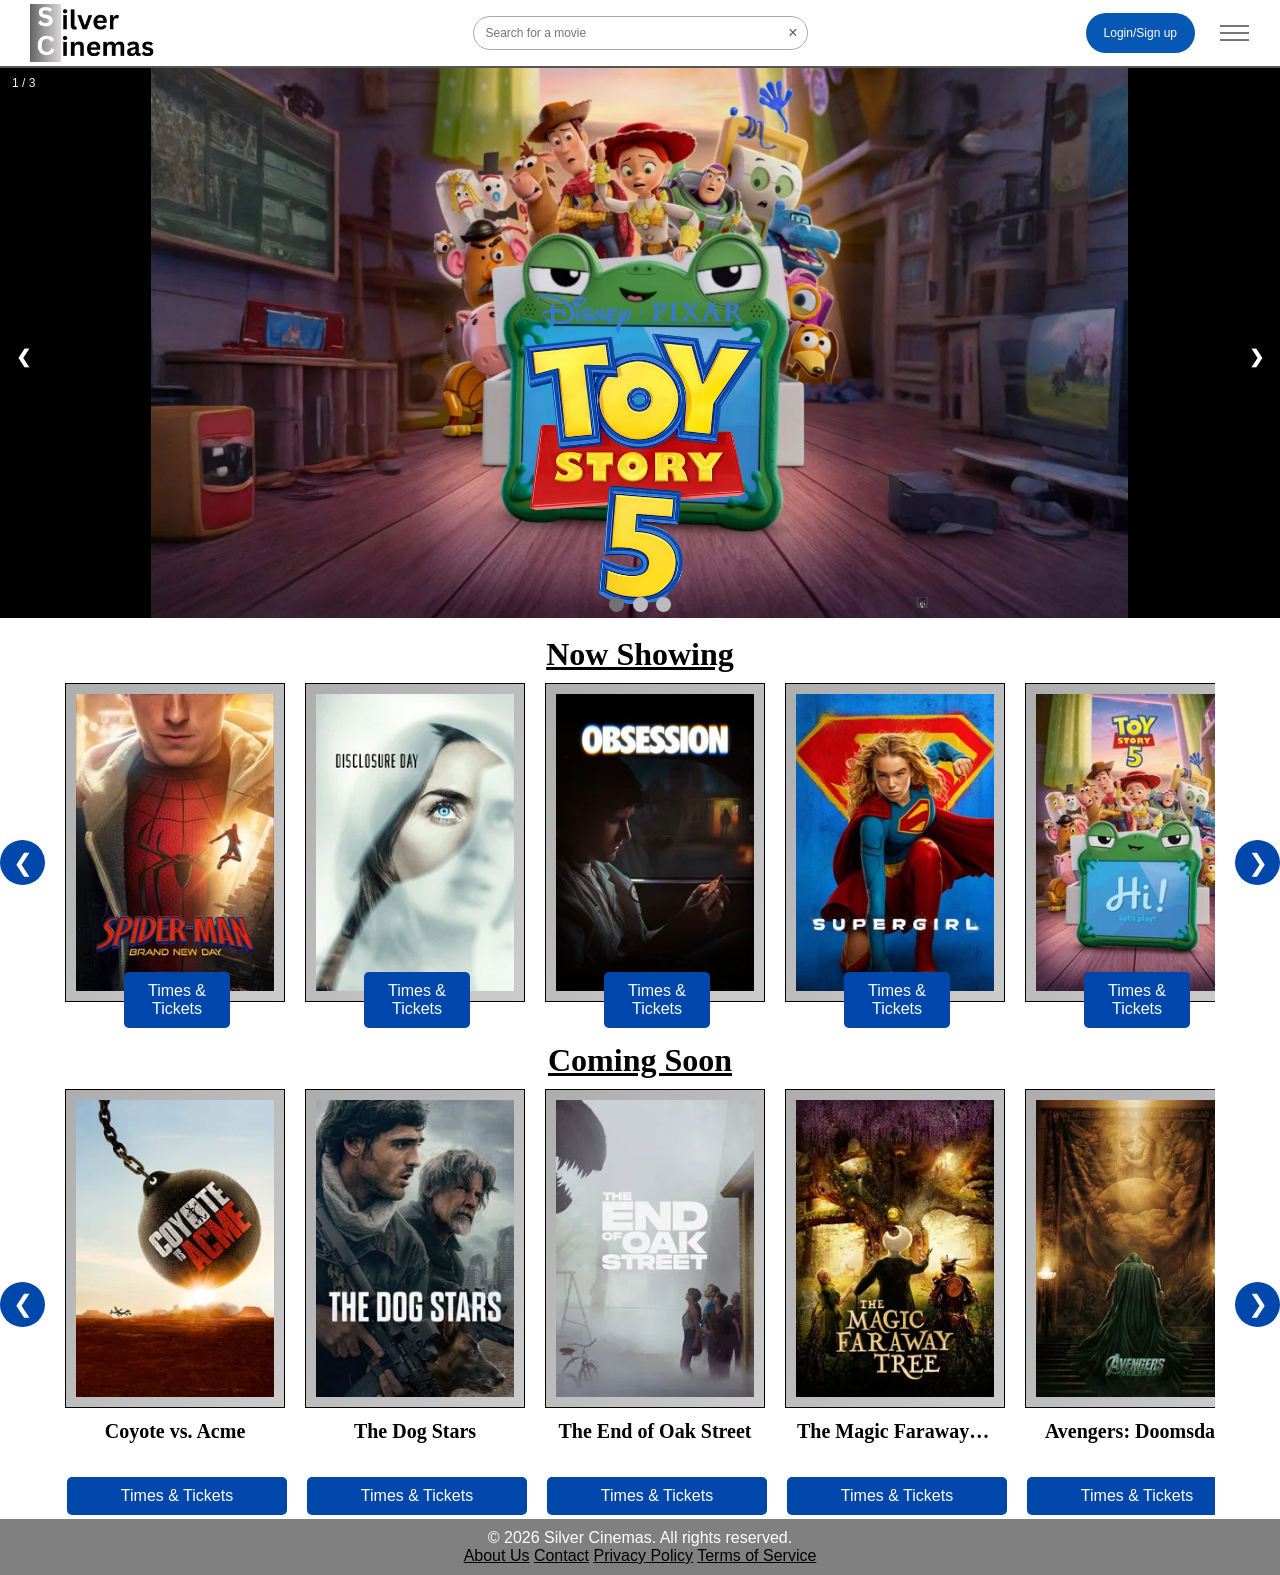
==== commit 040b5941: "I have made the following changes to the website files:  - 1. Updated the "about.html" file to inclu" ====
--- a/index.html
+++ b/index.html
@@ -268,6 +268,7 @@
                     and w3schools for the help of the product card design -->
             
     </main>
+    <script src="./search.js"></script>
     <script src="./movie-button.js"></script>
     <script src="./coming-soon-carousel.js"></script>
     <script src="./movie-carousel.js"></script>
--- a/stylesheet.css
+++ b/stylesheet.css
@@ -93,6 +93,38 @@
     color: #555;
     font-size: 16px;
     cursor: pointer;
+}
+
+.search-results {
+    position: absolute;
+    top: calc(100% + 6px);
+    left: 0;
+    right: 0;
+    max-height: 280px;
+    overflow-y: auto;
+    background: #fff;
+    border: 1px solid #ccc;
+    border-radius: 10px;
+    box-shadow: 0 8px 20px rgba(0, 0, 0, 0.16);
+    z-index: 1000;
+}
+
+.search-result,
+.search-no-results {
+    display: block;
+    padding: 11px 14px;
+    color: #222;
+    font-size: 14px;
+    text-decoration: none;
+}
+
+.search-result:hover,
+.search-result.active {
+    background: #f0f4fa;
+}
+
+.search-no-results {
+    color: #666;
 }
 
 
@@ -520,4 +552,431 @@
     font-size: 20px;
     font-weight: normal;
     margin-top: 5px;
-}+}
+
+.product-details {
+    display: flex;
+    align-items: center;
+    justify-content: space-between;
+    gap: 10px;
+    margin-top: 14px;
+    color: #0757b5;
+    font-weight: bold;
+}
+
+.add-product,
+.food-cart-summary a {
+    border: none;
+    border-radius: 5px;
+    padding: 8px 12px;
+    background-color: #0757b5;
+    color: white;
+    cursor: pointer;
+    text-decoration: none;
+}
+
+.clear-food-cart {
+    border: 1px solid #0757b5;
+    border-radius: 5px;
+    padding: 7px 11px;
+    background: white;
+    color: #0757b5;
+    cursor: pointer;
+}
+
+.clear-food-cart:hover:not(:disabled) {
+    background: #eaf1fa;
+}
+
+.clear-food-cart:disabled {
+    border-color: #b6bec7;
+    color: #8a929b;
+    cursor: not-allowed;
+}
+
+.food-cart-summary {
+    display: flex;
+    align-items: center;
+    gap: 18px;
+    margin: 0 4%;
+    padding: 14px 18px;
+    border: 1px solid #d2d7dd;
+    border-radius: 6px;
+    background: #f4f6f8;
+}
+
+.food-cart-summary span {
+    color: #687482;
+}
+
+.food-cart-summary a {
+    margin-left: auto;
+}
+
+.food-booking-link {
+    display: block;
+    width: max-content;
+    margin: 0 4% 40px auto;
+    color: #0757b5;
+    font-weight: bold;
+}
+
+
+
+/* CONTACT PAGE STYLES */
+.contact-wrapper {
+    max-width: 100%;
+    height: 100%;
+    background-image: url("./assets/2ca81d33-20f4-47fa-86e8-7faac32f08c5.jpg");
+
+}
+.contact-section {
+    padding: 20px 4%;
+    text-align: center;
+}
+
+.contact-section h1, p {
+    color: white;
+}
+
+.contact-form {
+    max-width: 600px;
+    margin: 10px auto;
+    margin-bottom: 40px;
+    padding: 30px;
+    border: 1px solid #ccc;
+    border-radius: 8px;
+    background-color: #f9f9f9;
+}
+
+
+/* FORM */
+
+.contact-form form {
+    display: flex;
+    flex-direction: column;
+    gap: 20px;
+}
+
+
+/* TITLE */
+
+.contact-form h2 {
+    margin-bottom: 10px;
+    font-size: 28px;
+}
+
+
+/* LABELS */
+
+.contact-form label {
+    display: flex;
+    flex-direction: column;
+    gap: 7px;
+
+    font-size: 16px;
+    font-weight: bold;
+}
+
+
+/* TEXT INPUTS */
+
+.contact-form input,
+.contact-form textarea {
+    width: 100%;
+
+    padding: 12px;
+
+    border: 1px solid #aaa;
+    border-radius: 6px;
+
+    font-family: Arial, sans-serif;
+    font-size: 15px;
+
+    outline: none;
+}
+
+
+/* TEXTAREA */
+
+.contact-form textarea {
+    min-height: 150px;
+    resize: vertical;
+}
+
+
+/* WHEN THE USER CLICKS INTO A FIELD */
+
+.contact-form input:focus,
+.contact-form textarea:focus {
+    border-color: #0757b5;
+    box-shadow: 0 0 4px rgba(7, 87, 181, 0.25);
+}
+
+
+/* SEND BUTTON */
+
+.contact-form button {
+    align-self: flex-start;
+
+    padding: 12px 30px;
+
+    border: none;
+    border-radius: 20px;
+
+    background-color: #0757b5;
+    color: white;
+
+    font-size: 15px;
+    cursor: pointer;
+}
+
+
+.contact-form button:hover {
+    background-color: #064a99;
+    transform: scale(1.05);
+}
+
+/* About page styles */
+
+.top-image {
+    background-image: url("./assets/mermyhh-movie-theater-2093264_1920.jpg");
+    background-size: cover;
+    background-position: center;
+    height: 400px;
+    background-repeat: no-repeat;
+    display: flex;
+    margin-bottom: 20px;
+    align-items: center;
+    border-radius: 25px;
+}
+
+
+#About-Us-Heading {
+    text-align: center;
+    font-size: 5rem;
+    margin-top: 40px;
+    margin-bottom: 20px;
+    color: #0757b5;
+    -webkit-text-stroke: 1px white;
+    text-align: center;
+    width: 100%;
+}
+
+.about-us-text {
+    max-width: 1000px;
+    margin: 0 auto;
+    padding: 0 20px;
+    font-size: 1.2rem;
+    line-height: 1.6;
+    color: #333;
+    border-radius: 8px;
+    box-shadow: 3px 3px 6px rgba(0, 0, 0, 0.7);
+    
+}
+
+.about-us-text h2 {
+    color: #074c9b;
+    margin-bottom: 5px;
+    text-align: center;
+    text-decoration: underline;
+}
+
+.about-us-text p {
+    color: black;
+    margin-bottom: 15px;
+}
+
+/* RESPONSIVE LAYOUT ADJUSTMENTS */
+@media (max-width: 760px) {
+    .navbar {
+        height: auto;
+        min-height: 68px;
+        flex-wrap: wrap;
+        gap: 12px;
+        padding: 12px 4%;
+    }
+
+    .logo,
+    .nav-actions {
+        width: auto;
+    }
+
+    .search-container {
+        width: min(335px, 44vw);
+    }
+
+    .nav-actions {
+        gap: 14px;
+    }
+
+    .mySlides img,
+    .FD-hero-image {
+        height: clamp(260px, 58vw, 450px);
+    }
+
+    .carousel-wrapper {
+        gap: 10px;
+    }
+
+    .carousel-left,
+    .carousel-right {
+        width: 38px;
+        height: 38px;
+        font-size: 20px;
+    }
+
+    .food-categories {
+        flex-wrap: wrap;
+        justify-content: center;
+        gap: 8px;
+        font-size: clamp(18px, 3.5vw, 26px);
+    }
+
+    .category-button {
+        font-size: inherit;
+    }
+
+    .product-category {
+        flex-wrap: wrap;
+        justify-content: center;
+        gap: 16px;
+    }
+
+    .product-card {
+        width: min(200px, calc(50% - 12px));
+    }
+
+    .food-cart-summary {
+        flex-wrap: wrap;
+        gap: 12px;
+    }
+
+    .food-cart-summary a {
+        margin-left: 0;
+    }
+
+    .top-image {
+        height: clamp(250px, 45vw, 400px);
+    }
+
+    #About-Us-Heading {
+        font-size: clamp(3rem, 9vw, 5rem);
+    }
+}
+
+@media (max-width: 520px) {
+    .navbar {
+        justify-content: space-between;
+        gap: 10px;
+        padding: 10px 4%;
+    }
+
+    .logo img {
+        width: 105px;
+    }
+
+    .search-container {
+        order: 3;
+        width: 100%;
+        margin: 0;
+    }
+
+    .nav-actions {
+        gap: 10px;
+    }
+
+    .login-button {
+        height: 36px;
+        padding: 0 12px;
+    }
+
+    .mySlides img,
+    .FD-hero-image {
+        height: 250px;
+    }
+
+    .prev,
+    .next {
+        padding: 11px;
+        font-size: 16px;
+    }
+
+    .carousel-wrapper {
+        gap: 6px;
+    }
+
+    .carousel-left,
+    .carousel-right {
+        width: 32px;
+        height: 32px;
+        font-size: 17px;
+    }
+
+    .movie-carousels h2 {
+        font-size: 27px;
+    }
+
+    .movie-card,
+    .coming-soon-card {
+        width: 180px;
+    }
+
+    .food-categories {
+        padding: 16px 4%;
+        gap: 6px;
+        font-size: 17px;
+    }
+
+    .product-category {
+        gap: 12px;
+        padding: 16px 4%;
+    }
+
+    .product-card {
+        width: calc(50% - 6px);
+        padding: 10px;
+    }
+
+    .product-card img {
+        height: clamp(140px, 48vw, 210px);
+    }
+
+    .product-card h2 {
+        font-size: 16px;
+    }
+
+    .product-details {
+        flex-wrap: wrap;
+        justify-content: center;
+    }
+
+    .food-cart-summary {
+        margin: 0 4%;
+        padding: 12px;
+        font-size: 14px;
+    }
+
+    .food-booking-link {
+        margin-top: 16px;
+    }
+
+    .contact-form {
+        width: calc(100% - 32px);
+        padding: 20px;
+    }
+
+    .about-us-text {
+        margin: 0 16px;
+        padding: 0 14px;
+        font-size: 1rem;
+    }
+
+    footer .footer-links {
+        display: flex;
+        flex-wrap: wrap;
+        justify-content: center;
+        gap: 8px 14px;
+    }
+}
+
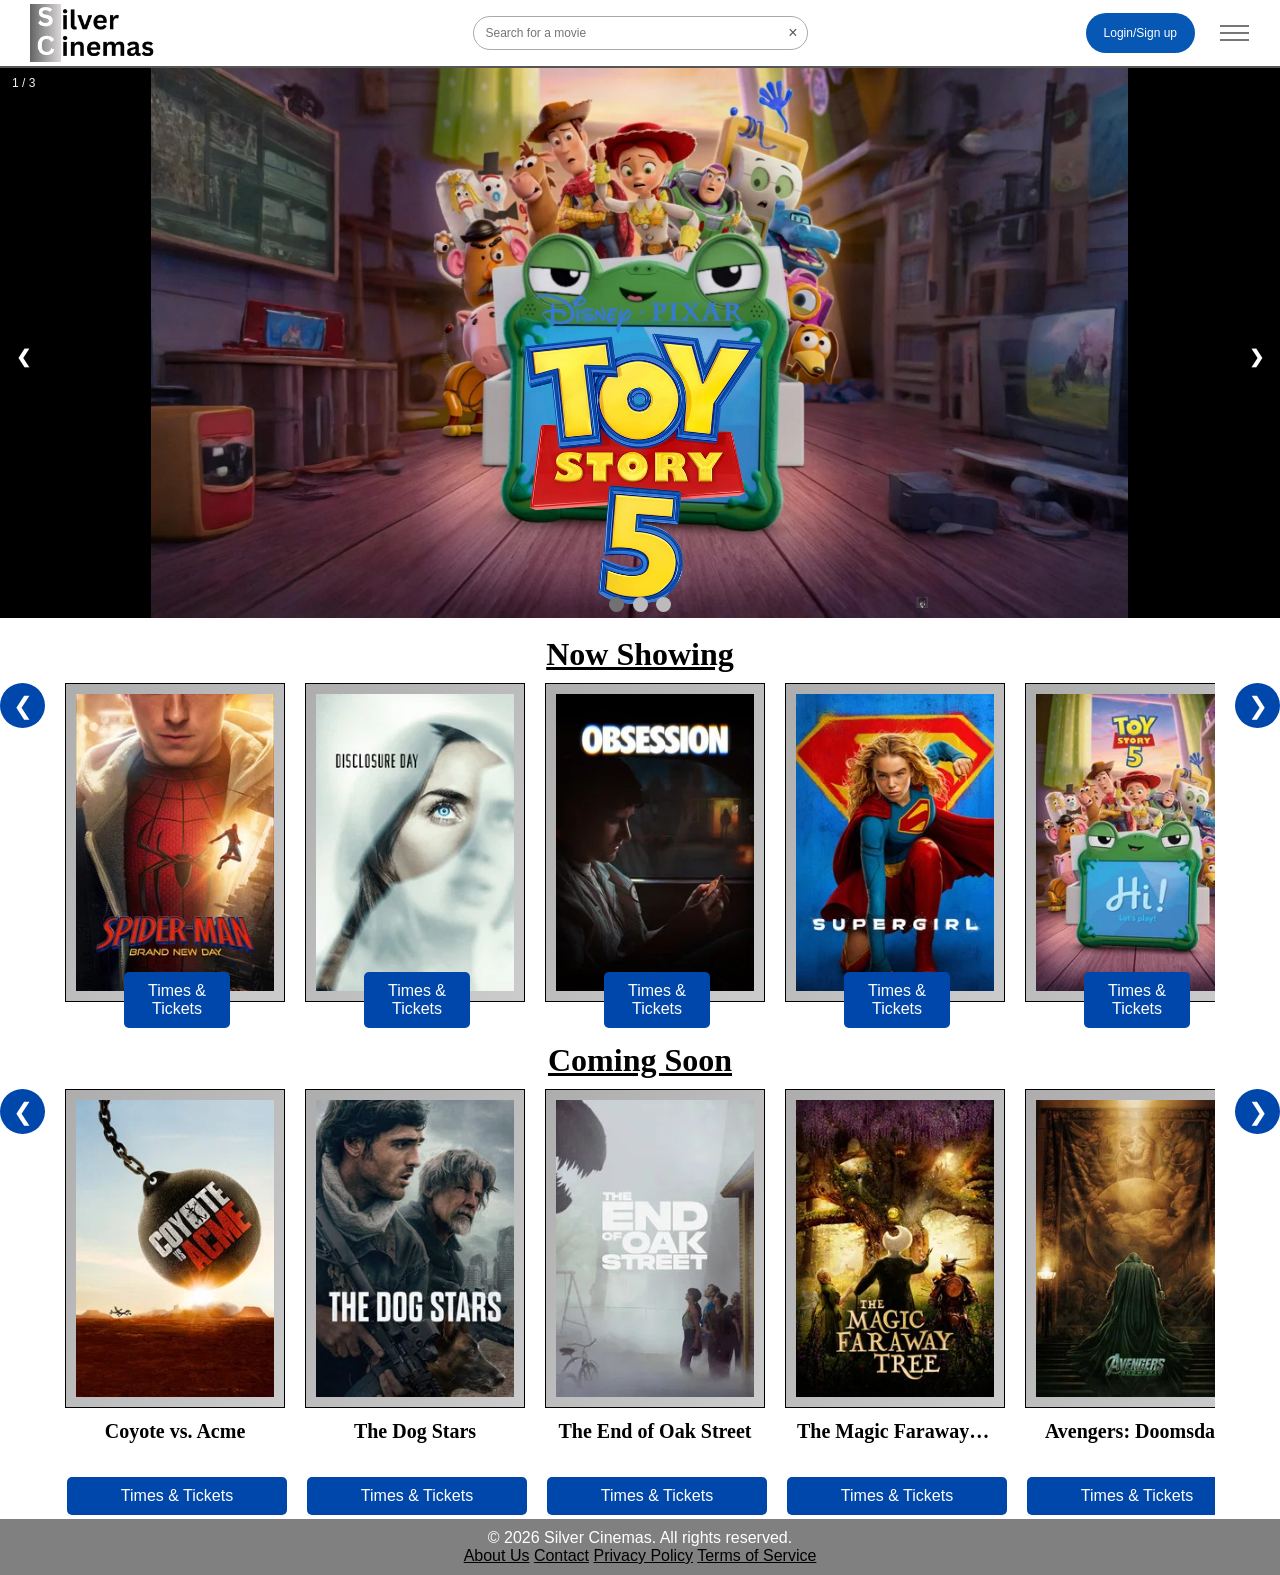
==== commit aa930d3d: "Added comments for readability" ====
--- a/index.html
+++ b/index.html
@@ -23,7 +23,7 @@
 
         <!-- Search bar -->
         <div class="search-container">
-
+            
             <input
                 type="text"
                 placeholder="Search for a movie"
@@ -81,8 +81,7 @@
 
     <main>
 
-        <!-- carousel -->
-        <!-- Slideshow container -->
+        <!-- Featured films rotate in this slideshow. -->
         <div class="slideshow-container">
 
             <!-- Full-width images with number and caption text -->
@@ -120,6 +119,7 @@
         </div>
 <!-- This was taken from the W3Schools slideshow tutorial, and changed slightly to meet the needs of the project -->
 
+        <!-- Browse films that are showing now. -->
         <section class="movie-carousels">
 
             <h2 class="now-showing"><u>Now Showing</u></h2>
@@ -181,6 +181,7 @@
 
 
             
+            <!-- Browse films that are coming soon. -->
             <section class="movie-carousels">
 
             <!-- This is the "Coming Soon" section -->
--- a/stylesheet.css
+++ b/stylesheet.css
@@ -339,10 +339,10 @@
 /* NOW SHOWING CAROUSEL */
 .carousel-wrapper {
     display:flex;
-    align-items:center;
     gap:20px;
 }
 
+/* Movie cards stay in one row and scroll horizontally. */
 .now-showing-carousel {
     display: flex;
     gap: 20px;
@@ -352,7 +352,7 @@
     scroll-behavior: smooth;
     scroll-snap-type: x mandatory;
     scroll-padding-left: 0;
-} /* This makes sure that the cards appeat next to each other and that they can be scrolled horizontally */
+}
 
 .now-showing-carousel {
     scrollbar-width: none;      /* Firefox */
@@ -524,10 +524,10 @@
     text-decoration: underline;
 }
 
-
+/* Product cards in each group are arranged in a row. */
 .product-category {
     display: flex;
-    gap: 25px;
+    gap: 25px; 
     padding: 20px 4%;
 }
 
@@ -787,7 +787,8 @@
     margin-bottom: 15px;
 }
 
-/* RESPONSIVE LAYOUT ADJUSTMENTS */
+/* RESPONSIVE LAYOUT */
+/* These breakpoints rearrange existing sections on smaller screens. */
 @media (max-width: 760px) {
     .navbar {
         height: auto;
